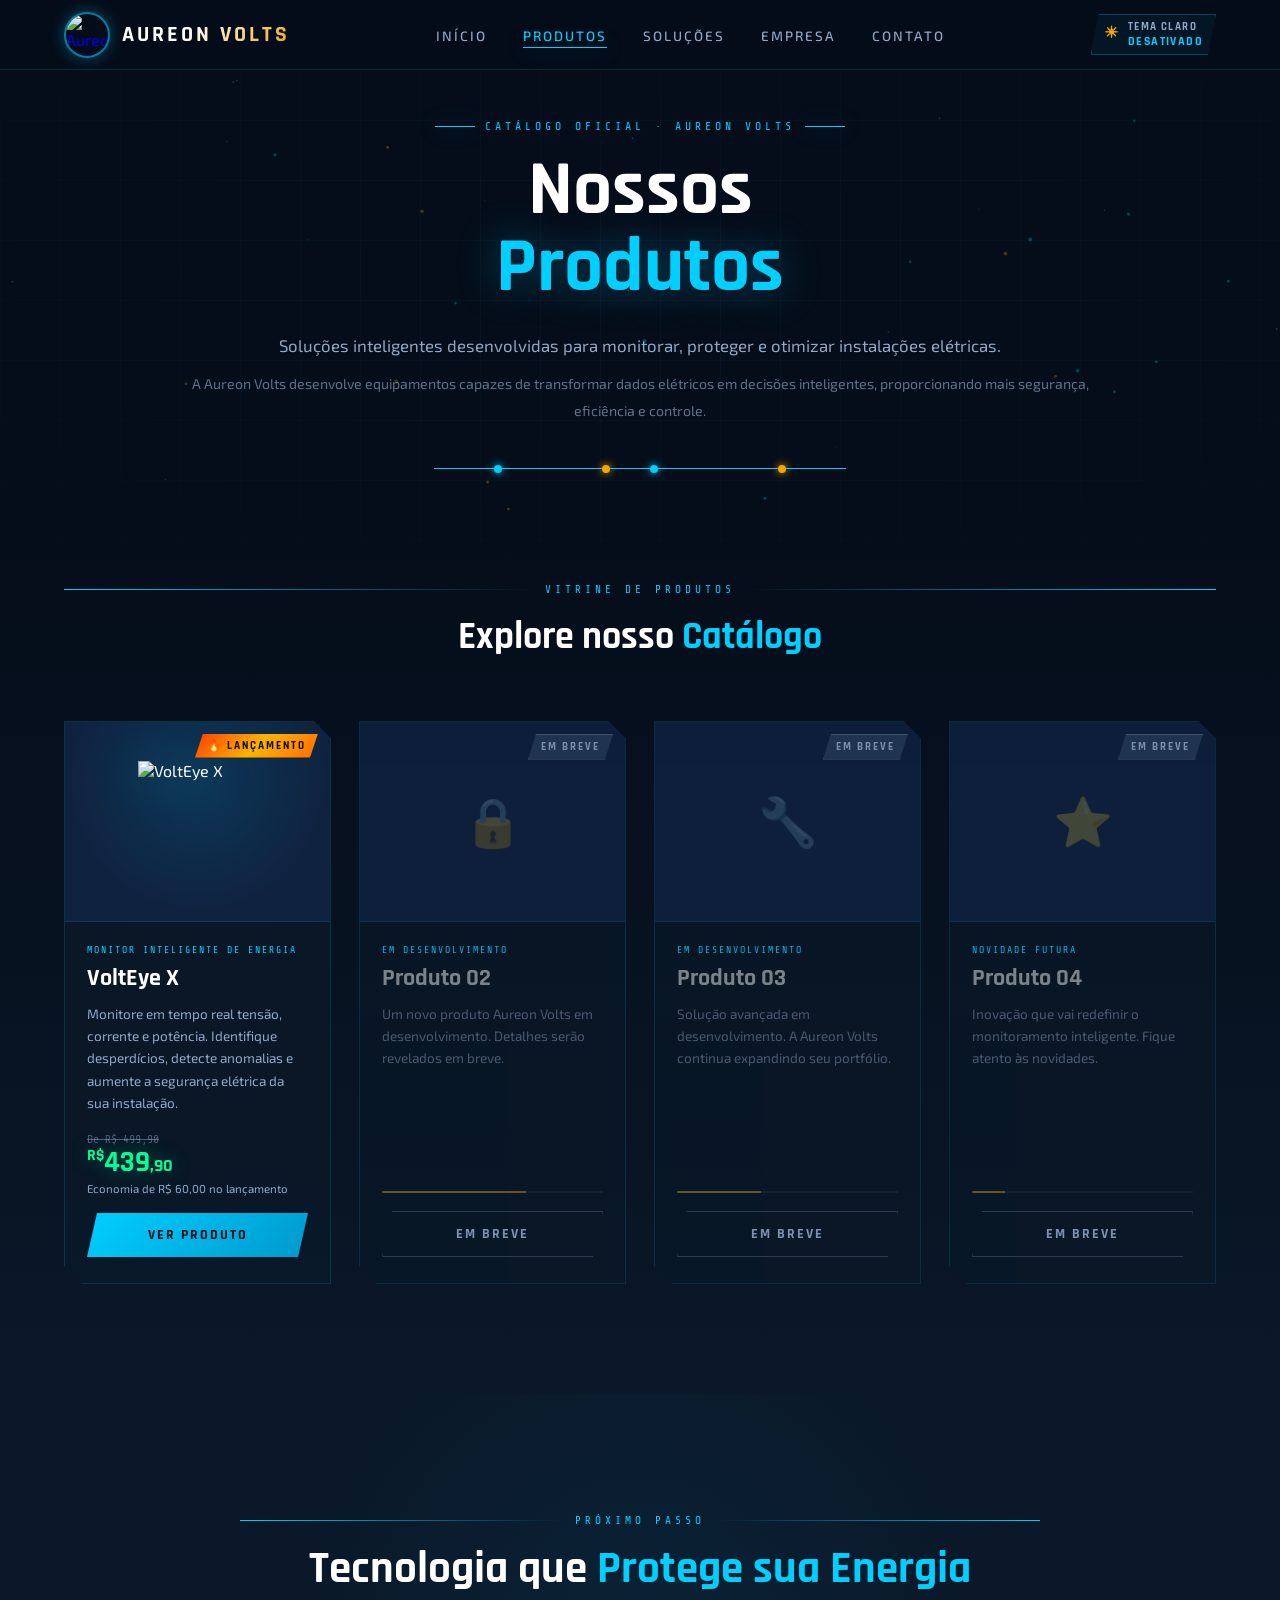
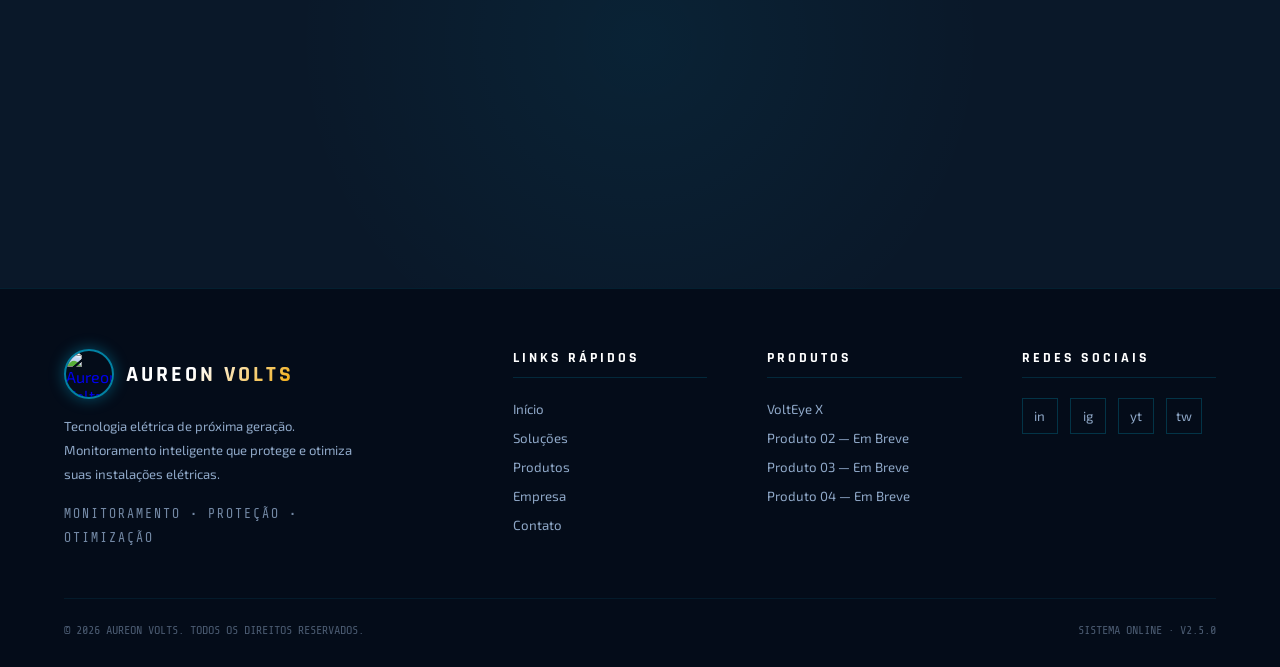
==== produtos.html @ 70683530 "Create produtos.html" ====
<!DOCTYPE html>
<html lang="pt-BR">

<head>
  <meta charset="UTF-8">
  <meta name="viewport" content="width=device-width, initial-scale=1.0">
  <title>Produtos — Aureon Volts</title>
  <style>
    @import url('https://fonts.googleapis.com/css2?family=Rajdhani:wght@400;500;600;700&family=Exo+2:wght@300;400;500;600;700&family=Share+Tech+Mono&display=swap');

    /* ═══════════════════════════════════════════
       TOKENS — identical to index.html
    ═══════════════════════════════════════════ */
    :root {
      --electric: #00CFFF;
      --electric-dim: #0099CC;
      --gold: #F0A500;
      --gold-dim: #B87A00;
      --navy: #050D1A;
      --navy-mid: #0A1829;
      --navy-light: #0F2240;
      --white: #FFFFFF;
      --gray: #8FA8C8;
      --green: #00FF99;
      --red: #FF4D6A;
      --glow-blue: 0 0 20px rgba(0, 207, 255, 0.5), 0 0 60px rgba(0, 207, 255, 0.2);
      --glow-gold: 0 0 20px rgba(240, 165, 0, 0.5), 0 0 60px rgba(240, 165, 0, 0.2);
      --glow-green: 0 0 20px rgba(0, 255, 153, 0.4);
    }

    *,
    *::before,
    *::after {
      box-sizing: border-box;
      margin: 0;
      padding: 0;
    }

    html {
      scroll-behavior: smooth;
    }

    body {
      font-family: 'Exo 2', sans-serif;
      background: var(--navy);
      color: var(--white);
      overflow-x: hidden;
    }

    /* ═══ CANVAS ═══ */
    #particles-canvas {
      position: fixed;
      top: 0;
      left: 0;
      width: 100%;
      height: 100%;
      pointer-events: none;
      z-index: 0;
      opacity: 0.45;
    }

    /* ═══ NAV ═══ */
    nav {
      position: fixed;
      top: 0;
      left: 0;
      right: 0;
      z-index: 200;
      display: flex;
      align-items: center;
      justify-content: space-between;
      padding: 0 5%;
      height: 70px;
      background: rgba(5, 13, 26, 0.88);
      backdrop-filter: blur(12px);
      border-bottom: 1px solid rgba(0, 207, 255, 0.15);
    }

    .nav-logo {
      display: flex;
      align-items: center;
      gap: 12px;
      text-decoration: none;
      position: relative;
      z-index: 201;
    }

    .nav-logo img {
      width: 46px;
      height: 46px;
      object-fit: cover;
      border-radius: 50%;
      border: 2px solid rgba(0, 207, 255, 0.6);
      box-shadow: 0 0 15px rgba(0, 207, 255, 0.35);
      transition: all 0.3s ease;
      animation: logoPulse 3s infinite;
    }

    .nav-logo img:hover {
      transform: scale(1.08);
      box-shadow:
        0 0 18px rgba(0, 207, 255, 0.6),
        0 0 40px rgba(0, 207, 255, 0.25),
        0 0 70px rgba(240, 165, 0, 0.15);
      border-color: var(--gold);
    }

    .nav-brand {
      font-family: 'Rajdhani', sans-serif;
      font-size: 1.4rem;
      font-weight: 700;
      letter-spacing: 3px;
      background: linear-gradient(135deg, #fff 40%, var(--gold));
      background-clip: text;
      -webkit-background-clip: text;
      -webkit-text-fill-color: transparent;
      text-transform: uppercase;
    }

    .nav-links {
      display: flex;
      gap: 36px;
      list-style: none;
    }

    .nav-links a {
      color: var(--gray);
      text-decoration: none;
      font-size: 0.85rem;
      font-weight: 500;
      letter-spacing: 2px;
      text-transform: uppercase;
      transition: all 0.3s;
      position: relative;
    }

    .nav-links a::after {
      content: '';
      position: absolute;
      bottom: -4px;
      left: 0;
      right: 100%;
      height: 1px;
      background: var(--electric);
      transition: right 0.3s;
    }

    .nav-links a:hover {
      color: var(--electric);
    }

    .nav-links a:hover::after {
      right: 0;
      box-shadow: var(--glow-blue);
    }

    .nav-links a.active {
      color: var(--electric);
    }

    .nav-links a.active::after {
      right: 0;
      box-shadow: var(--glow-blue);
    }

    /* ═══ HAMBURGER ═══ */
    .nav-hamburger {
      display: none;
      flex-direction: column;
      justify-content: center;
      gap: 5px;
      cursor: pointer;
      width: 32px;
      height: 32px;
      position: relative;
      z-index: 201;
      pointer-events: auto;
      background: none;
      border: none;
      padding: 0;
      -webkit-tap-highlight-color: transparent;
    }

    .nav-hamburger span {
      display: block;
      width: 24px;
      height: 2px;
      background: var(--electric);
      transition: all 0.3s;
      pointer-events: none;
    }

    .nav-hamburger.open span:nth-child(1) {
      transform: translateY(7px) rotate(45deg);
    }

    .nav-hamburger.open span:nth-child(2) {
      opacity: 0;
    }

    .nav-hamburger.open span:nth-child(3) {
      transform: translateY(-7px) rotate(-45deg);
    }

    /* ═══ MOBILE MENU OVERLAY ═══ */
    .nav-mobile-overlay {
      position: fixed;
      top: 0;
      left: 0;
      right: 0;
      bottom: 0;
      background: rgba(5, 13, 26, 0.97);
      backdrop-filter: blur(6px);
      z-index: 150;
      opacity: 0;
      visibility: hidden;
      transition: opacity 0.35s ease, visibility 0.35s ease;
      pointer-events: none;
    }

    .nav-mobile-overlay.open {
      opacity: 1;
      visibility: visible;
      pointer-events: auto;
    }

    .nav-mobile {
      position: fixed;
      top: 0;
      left: 0;
      right: 0;
      bottom: 0;
      display: flex;
      flex-direction: column;
      align-items: center;
      justify-content: center;
      gap: 36px;
      z-index: 151;
      opacity: 0;
      visibility: hidden;
      transform: translateY(-12px);
      transition: opacity 0.35s ease, transform 0.35s ease, visibility 0.35s ease;
      pointer-events: none;
    }

    .nav-mobile.open {
      opacity: 1;
      visibility: visible;
      transform: translateY(0);
      pointer-events: auto;
    }

    .nav-mobile a {
      color: var(--white);
      text-decoration: none;
      font-family: 'Rajdhani', sans-serif;
      font-size: 1.6rem;
      font-weight: 700;
      letter-spacing: 4px;
      text-transform: uppercase;
      transition: color 0.2s;
    }

    .nav-mobile a:hover,
    .nav-mobile a:active {
      color: var(--electric);
    }

    .nav-mobile a.active {
      color: var(--electric);
    }

    body.menu-open {
      overflow: hidden;
    }

    /* ═══ SHARED UTILS ═══ */
    section {
      position: relative;
      z-index: 1;
    }

    .section-label {
      font-family: 'Share Tech Mono', monospace;
      font-size: 0.7rem;
      letter-spacing: 4px;
      color: var(--electric);
      text-transform: uppercase;
      margin-bottom: 16px;
      display: flex;
      align-items: center;
      gap: 12px;
    }

    .section-label::before,
    .section-label::after {
      content: '';
      flex: 1;
      height: 1px;
      background: linear-gradient(90deg, var(--electric), transparent);
    }

    .section-label::after {
      background: linear-gradient(90deg, transparent, var(--electric));
    }

    .section-title {
      font-family: 'Rajdhani', sans-serif;
      font-size: clamp(1.8rem, 3vw, 2.8rem);
      font-weight: 700;
      text-align: center;
      margin-bottom: 60px;
    }

    .section-title span {
      color: var(--electric);
    }

    .section-title.gold span {
      color: var(--gold);
    }

    .btn-primary {
      padding: 14px 32px;
      background: linear-gradient(135deg, var(--electric), var(--electric-dim));
      color: var(--navy);
      font-family: 'Rajdhani', sans-serif;
      font-size: 0.9rem;
      font-weight: 700;
      letter-spacing: 2px;
      text-transform: uppercase;
      border: none;
      cursor: pointer;
      clip-path: polygon(12px 0%, 100% 0%, calc(100% - 12px) 100%, 0% 100%);
      transition: all 0.3s;
      text-decoration: none;
      display: inline-block;
    }

    .btn-primary:hover {
      background: linear-gradient(135deg, #fff, var(--electric));
      box-shadow: var(--glow-blue);
      transform: translateY(-2px);
    }

    .btn-secondary {
      padding: 13px 32px;
      background: transparent;
      color: var(--gold);
      font-family: 'Rajdhani', sans-serif;
      font-size: 0.9rem;
      font-weight: 700;
      letter-spacing: 2px;
      text-transform: uppercase;
      cursor: pointer;
      border: 1px solid var(--gold);
      clip-path: polygon(12px 0%, 100% 0%, calc(100% - 12px) 100%, 0% 100%);
      transition: all 0.3s;
      text-decoration: none;
      display: inline-block;
    }

    .btn-secondary:hover {
      background: rgba(240, 165, 0, 0.1);
      box-shadow: var(--glow-gold);
      transform: translateY(-2px);
    }

    .btn-outline {
      padding: 13px 32px;
      background: transparent;
      color: var(--electric);
      font-family: 'Rajdhani', sans-serif;
      font-size: 0.9rem;
      font-weight: 700;
      letter-spacing: 2px;
      text-transform: uppercase;
      cursor: pointer;
      border: 1px solid rgba(0, 207, 255, 0.4);
      clip-path: polygon(12px 0%, 100% 0%, calc(100% - 12px) 100%, 0% 100%);
      transition: all 0.3s;
      text-decoration: none;
      display: inline-block;
    }

    .btn-outline:hover {
      background: rgba(0, 207, 255, 0.08);
      box-shadow: var(--glow-blue);
      transform: translateY(-2px);
    }

    .reveal {
      opacity: 0;
      transform: translateY(30px);
      transition: opacity 0.7s ease, transform 0.7s ease;
    }

    .reveal.visible {
      opacity: 1;
      transform: translateY(0);
    }

    /* ═══════════════════════════════════════════
       HERO
    ═══════════════════════════════════════════ */
    #hero-produtos {
      position: relative;
      min-height: 50vh;
      display: flex;
      align-items: center;
      padding: 120px 5% 70px;
      overflow: hidden;
      z-index: 1;
    }

    .hero-grid-bg {
      position: absolute;
      inset: 0;
      background-image:
        linear-gradient(rgba(0, 207, 255, 0.04) 1px, transparent 1px),
        linear-gradient(90deg, rgba(0, 207, 255, 0.04) 1px, transparent 1px);
      background-size: 60px 60px;
      mask-image: radial-gradient(ellipse 90% 80% at 50% 50%, black 20%, transparent 100%);
    }

    .hero-produtos-inner {
      max-width: 900px;
      margin: 0 auto;
      text-align: center;
      position: relative;
      z-index: 2;
    }

    .hero-eyebrow {
      font-family: 'Share Tech Mono', monospace;
      font-size: 0.72rem;
      letter-spacing: 4px;
      color: var(--electric);
      text-transform: uppercase;
      margin-bottom: 20px;
      display: flex;
      align-items: center;
      justify-content: center;
      gap: 10px;
    }

    .hero-eyebrow::before,
    .hero-eyebrow::after {
      content: '';
      display: block;
      width: 40px;
      height: 1px;
      background: var(--electric);
      box-shadow: var(--glow-blue);
    }

    .hero-produtos-title {
      font-family: 'Rajdhani', sans-serif;
      font-size: clamp(2.6rem, 6vw, 5rem);
      font-weight: 700;
      line-height: 1;
      margin-bottom: 24px;
    }

    .hero-produtos-title .word-gold {
      color: var(--gold);
    }

    .hero-produtos-title .word-electric {
      color: var(--electric);
      text-shadow: 0 0 40px rgba(0, 207, 255, 0.35);
    }

    .hero-produtos-sub {
      font-size: 1.05rem;
      color: var(--gray);
      line-height: 1.7;
      margin-bottom: 12px;
    }

    .hero-produtos-desc {
      font-size: 0.88rem;
      color: rgba(143, 168, 200, 0.65);
      line-height: 1.9;
      margin-bottom: 40px;
    }

    .hero-circuit-line {
      display: flex;
      align-items: center;
      justify-content: center;
      gap: 0;
      margin-top: 40px;
      opacity: 0.5;
    }

    .hcl-seg {
      height: 1px;
      background: var(--electric);
    }

    .hcl-node {
      width: 8px;
      height: 8px;
      border-radius: 50%;
      background: var(--electric);
      box-shadow: 0 0 8px var(--electric);
      flex-shrink: 0;
    }

    .hcl-node.gold {
      background: var(--gold);
      box-shadow: 0 0 8px var(--gold);
    }

    /* ═══════════════════════════════════════════
       VITRINE — CATÁLOGO DE PRODUTOS
    ═══════════════════════════════════════════ */
    #catalogo {
      padding: 40px 5% 110px;
      background: linear-gradient(180deg, var(--navy) 0%, var(--navy-mid) 100%);
    }

    .catalogo-grid {
      display: grid;
      grid-template-columns: repeat(4, 1fr);
      gap: 28px;
      max-width: 1400px;
      margin: 0 auto;
      align-items: stretch;
    }

    .produto-card {
      background: rgba(10, 24, 41, 0.75);
      border: 1px solid rgba(0, 207, 255, 0.15);
      clip-path: polygon(0 0, calc(100% - 18px) 0, 100% 18px, 100% 100%, 18px 100%, 0 calc(100% - 18px));
      position: relative;
      overflow: hidden;
      display: flex;
      flex-direction: column;
      transition: all 0.35s;
    }

    .produto-card::before {
      content: '';
      position: absolute;
      top: 0;
      left: 0;
      right: 0;
      height: 2px;
      background: linear-gradient(90deg, transparent, var(--electric), var(--gold), transparent);
      opacity: 0.7;
    }

    .produto-card:hover {
      transform: translateY(-6px);
      border-color: rgba(0, 207, 255, 0.4);
      box-shadow: 0 18px 50px rgba(0, 207, 255, 0.12);
    }

    .card-media {
      position: relative;
      height: 200px;
      background:
        radial-gradient(circle at 50% 30%, rgba(0, 207, 255, 0.12), transparent 70%),
        var(--navy-light);
      display: flex;
      align-items: center;
      justify-content: center;
      overflow: hidden;
      border-bottom: 1px solid rgba(0, 207, 255, 0.12);
    }

    .card-media img {
      width: 120px;
      height: 120px;
      object-fit: contain;
      filter: drop-shadow(0 0 24px rgba(0, 207, 255, 0.35));
      animation: float 5s ease-in-out infinite;
    }

    .card-media-icon {
      font-size: 3rem;
      opacity: 0.3;
    }

    .card-badge {
      position: absolute;
      top: 12px;
      right: 12px;
      font-family: 'Rajdhani', sans-serif;
      font-weight: 800;
      font-size: 0.68rem;
      letter-spacing: 2px;
      padding: 5px 12px;
      clip-path: polygon(8px 0%, 100% 0%, calc(100% - 8px) 100%, 0% 100%);
    }

    .card-badge.lancamento {
      background: linear-gradient(135deg, #ff3b00, #ffb300, #ff6a00);
      color: #0a0a0a;
      animation: firePulse 1.2s infinite ease-in-out;
    }

    .card-badge.embreve {
      background: rgba(143, 168, 200, 0.18);
      color: var(--gray);
      border: 1px solid rgba(143, 168, 200, 0.3);
    }

    .card-body {
      padding: 22px 22px 26px;
      display: flex;
      flex-direction: column;
      flex: 1;
    }

    .card-cat {
      font-family: 'Share Tech Mono', monospace;
      font-size: 0.62rem;
      color: var(--electric);
      letter-spacing: 2px;
      text-transform: uppercase;
      margin-bottom: 8px;
    }

    .card-title {
      font-family: 'Rajdhani', sans-serif;
      font-size: 1.5rem;
      font-weight: 700;
      margin-bottom: 10px;
      color: var(--white);
    }

    .card-desc {
      font-size: 0.85rem;
      color: var(--gray);
      line-height: 1.65;
      margin-bottom: 18px;
      flex: 1;
    }

    .card-price-row {
      margin-bottom: 18px;
    }

    .card-price-original {
      font-family: 'Share Tech Mono', monospace;
      font-size: 0.72rem;
      color: rgba(143, 168, 200, 0.5);
      text-decoration: line-through;
      margin-bottom: 2px;
    }

    .card-price {
      font-family: 'Rajdhani', sans-serif;
      font-size: 1.8rem;
      font-weight: 700;
      color: var(--green);
      line-height: 1;
      text-shadow: 0 0 20px rgba(0, 255, 153, 0.35);
    }

    .card-price sup {
      font-size: 1rem;
      vertical-align: super;
    }

    .card-price .cents {
      font-size: 1.1rem;
    }

    .card-price-label {
      font-size: 0.72rem;
      color: var(--gray);
      margin-top: 4px;
    }

    .card-btn {
      width: 100%;
      text-align: center;
      padding: 13px 20px;
      background: linear-gradient(135deg, var(--electric), var(--electric-dim));
      color: var(--navy);
      font-family: 'Rajdhani', sans-serif;
      font-size: 0.85rem;
      font-weight: 700;
      letter-spacing: 2px;
      text-transform: uppercase;
      border: none;
      cursor: pointer;
      clip-path: polygon(10px 0%, 100% 0%, calc(100% - 10px) 100%, 0% 100%);
      transition: all 0.3s;
      text-decoration: none;
      display: block;
    }

    .card-btn:hover {
      background: linear-gradient(135deg, #fff, var(--electric));
      box-shadow: var(--glow-blue);
      transform: translateY(-2px);
    }

    /* ═══ EM BREVE CARDS ═══ */
    .produto-card.em-breve {
      opacity: 0.85;
    }

    .produto-card.em-breve .card-media {
      background: var(--navy-light);
    }

    .produto-card.em-breve .card-media-icon {
      opacity: 0.25;
    }

    .produto-card.em-breve .card-title {
      color: rgba(255, 255, 255, 0.55);
    }

    .produto-card.em-breve .card-desc {
      color: rgba(143, 168, 200, 0.55);
    }

    .card-btn.disabled {
      background: transparent;
      color: var(--gray);
      border: 1px solid rgba(143, 168, 200, 0.3);
      cursor: pointer;
    }

    .card-btn.disabled:hover {
      background: rgba(143, 168, 200, 0.08);
      box-shadow: none;
      border-color: rgba(143, 168, 200, 0.5);
      transform: none;
    }

    .proximo-bar {
      margin-top: 14px;
      height: 2px;
      background: rgba(255, 255, 255, 0.06);
      border-radius: 1px;
      overflow: hidden;
    }

    .proximo-bar-fill {
      height: 100%;
      background: var(--gold);
      opacity: 0.45;
    }

    /* ═══ DEV TOAST (mensagem "em desenvolvimento") ═══ */
    .dev-toast {
      position: fixed;
      bottom: 36px;
      left: 50%;
      transform: translateX(-50%) translateY(20px);
      background: rgba(10, 24, 41, 0.95);
      border: 1px solid var(--gold);
      box-shadow: var(--glow-gold);
      color: var(--white);
      font-family: 'Rajdhani', sans-serif;
      font-weight: 600;
      letter-spacing: 1px;
      padding: 14px 28px;
      clip-path: polygon(10px 0%, 100% 0%, calc(100% - 10px) 100%, 0% 100%);
      z-index: 300;
      opacity: 0;
      visibility: hidden;
      transition: opacity 0.3s ease, transform 0.3s ease, visibility 0.3s ease;
      display: flex;
      align-items: center;
      gap: 10px;
      text-align: center;
      max-width: 90vw;
    }

    .dev-toast.show {
      opacity: 1;
      visibility: visible;
      transform: translateX(-50%) translateY(0);
    }

    .dev-toast .toast-icon {
      font-size: 1.1rem;
      animation: spinTool 2s linear infinite;
      flex-shrink: 0;
    }

    @keyframes spinTool {
      from {
        transform: rotate(0deg);
      }

      to {
        transform: rotate(360deg);
      }
    }

    /* ═══ FINAL CTA ═══ */
    #final-cta {
      padding: 120px 5%;
      text-align: center;
      background: var(--navy-mid);
      position: relative;
      overflow: hidden;
    }

    #final-cta::before {
      content: '';
      position: absolute;
      top: 50%;
      left: 50%;
      transform: translate(-50%, -50%);
      width: 700px;
      height: 700px;
      border-radius: 50%;
      background: radial-gradient(ellipse, rgba(0, 207, 255, 0.06) 0%, transparent 70%);
      pointer-events: none;
    }

    .final-inner {
      position: relative;
      z-index: 2;
      max-width: 800px;
      margin: 0 auto;
    }

    .final-title {
      font-family: 'Rajdhani', sans-serif;
      font-size: clamp(2rem, 3.5vw, 3.2rem);
      font-weight: 700;
      margin-bottom: 20px;
      line-height: 1.2;
    }

    .final-title span {
      color: var(--electric);
    }

    .final-text {
      font-size: 1rem;
      color: var(--gray);
      line-height: 1.8;
      margin-bottom: 48px;
    }

    /* ═══ FOOTER ═══ */
    footer {
      background: rgba(5, 13, 26, 0.95);
      border-top: 1px solid rgba(0, 207, 255, 0.1);
      padding: 60px 5% 30px;
      position: relative;
      z-index: 1;
    }

    .footer-top {
      display: grid;
      grid-template-columns: 2fr 1fr 1fr 1fr;
      gap: 60px;
      margin-bottom: 48px;
    }

    .footer-brand .nav-logo {
      margin-bottom: 16px;
    }

    .footer-brand p {
      font-size: 0.82rem;
      color: var(--gray);
      line-height: 1.8;
      max-width: 300px;
    }

    .footer-slogan {
      font-family: 'Share Tech Mono', monospace;
      font-size: 0.7rem;
      letter-spacing: 2px;
      color: var(--electric);
      margin-top: 16px;
      opacity: 0.8;
    }

    .footer-col h4 {
      font-family: 'Rajdhani', sans-serif;
      font-size: 0.85rem;
      font-weight: 700;
      letter-spacing: 3px;
      text-transform: uppercase;
      color: var(--white);
      margin-bottom: 20px;
      border-bottom: 1px solid rgba(0, 207, 255, 0.15);
      padding-bottom: 10px;
    }

    .footer-col ul {
      list-style: none;
    }

    .footer-col li {
      margin-bottom: 10px;
    }

    .footer-col a {
      color: var(--gray);
      text-decoration: none;
      font-size: 0.83rem;
      transition: color 0.2s;
    }

    .footer-col a:hover {
      color: var(--electric);
    }

    .social-links {
      display: flex;
      gap: 12px;
    }

    .social-link {
      width: 36px;
      height: 36px;
      border: 1px solid rgba(0, 207, 255, 0.2);
      display: flex;
      align-items: center;
      justify-content: center;
      color: var(--gray);
      text-decoration: none;
      font-size: 0.85rem;
      transition: all 0.3s;
    }

    .social-link:hover {
      border-color: var(--electric);
      color: var(--electric);
      box-shadow: var(--glow-blue);
    }

    .footer-bottom {
      border-top: 1px solid rgba(0, 207, 255, 0.08);
      padding-top: 24px;
      display: flex;
      justify-content: space-between;
      align-items: center;
      flex-wrap: wrap;
      gap: 12px;
    }

    .footer-bottom p {
      font-size: 0.75rem;
      color: rgba(143, 168, 200, 0.5);
      font-family: 'Share Tech Mono', monospace;
    }

    /* ═══ ANIMATIONS ═══ */
    @keyframes blink {

      0%,
      100% {
        opacity: 1;
      }

      50% {
        opacity: 0.2;
      }
    }

    @keyframes logoPulse {
      0% {
        box-shadow: 0 0 10px rgba(0, 207, 255, 0.3);
      }

      50% {
        box-shadow: 0 0 22px rgba(0, 207, 255, 0.6);
      }

      100% {
        box-shadow: 0 0 10px rgba(0, 207, 255, 0.3);
      }
    }

    @keyframes float {

      0%,
      100% {
        transform: translateY(0);
      }

      50% {
        transform: translateY(-8px);
      }
    }

    @keyframes firePulse {
      0% {
        transform: scale(1);
        filter: brightness(1);
        box-shadow: 0 0 10px rgba(255, 90, 0, 0.4);
      }

      50% {
        transform: scale(1.08);
        filter: brightness(1.5) saturate(1.7);
        box-shadow:
          0 0 22px rgba(255, 80, 0, 0.75),
          0 0 50px rgba(0, 207, 255, 0.2);
      }

      100% {
        transform: scale(1);
        filter: brightness(1);
        box-shadow: 0 0 12px rgba(255, 120, 0, 0.5);
      }
    }

    /* ═══ RESPONSIVE ═══ */
    @media (max-width: 1100px) {
      .catalogo-grid {
        grid-template-columns: repeat(2, 1fr);
      }
    }

    @media (max-width: 1024px) {
      .footer-top {
        grid-template-columns: 1fr 1fr;
      }
    }

    @media (max-width: 768px) {
      .nav-links {
        display: none;
      }

      .nav-logo img {
        width: 38px;
        height: 38px;
      }

      .nav-hamburger {
        display: flex;
      }

      .hero-produtos-title {
        font-size: 2.6rem;
      }

      .footer-top {
        grid-template-columns: 1fr;
        gap: 32px;
      }
    }

    @media (max-width: 560px) {
      .catalogo-grid {
        grid-template-columns: 1fr;
      }
    }
  
    /* === AUREON MOBILE + THEME FIXES === */
    .theme-toggle {
      display: inline-flex;
      align-items: center;
      gap: 9px;
      min-height: 36px;
      padding: 7px 12px;
      border: 1px solid rgba(0, 207, 255, 0.25);
      background: rgba(0, 207, 255, 0.05);
      color: var(--white);
      font-family: 'Rajdhani', sans-serif;
      font-weight: 700;
      letter-spacing: 1.4px;
      text-transform: uppercase;
      cursor: pointer;
      transition: all 0.25s ease;
      clip-path: polygon(8px 0%, 100% 0%, calc(100% - 8px) 100%, 0% 100%);
      -webkit-tap-highlight-color: transparent;
    }

    .theme-toggle:hover {
      border-color: var(--electric);
      background: rgba(0, 207, 255, 0.1);
      box-shadow: 0 0 18px rgba(0, 207, 255, 0.18);
    }

    .theme-icon {
      color: var(--gold);
      font-size: 1rem;
      line-height: 1;
    }

    .theme-copy {
      display: flex;
      flex-direction: column;
      align-items: flex-start;
      line-height: 1;
      gap: 3px;
    }

    .theme-copy span {
      font-size: 0.66rem;
      color: var(--gray);
    }

    .theme-copy strong {
      font-size: 0.72rem;
      color: var(--electric);
    }

    .mobile-theme-toggle {
      margin-top: 6px;
      min-width: 210px;
      justify-content: center;
    }

    body.light-theme {
      --navy: #F4F8FC;
      --navy-mid: #FFFFFF;
      --navy-light: #E7F0FA;
      --white: #071321;
      --gray: #415B78;
      --glow-blue: 0 0 18px rgba(0, 153, 204, 0.2), 0 0 44px rgba(0, 153, 204, 0.1);
      --glow-gold: 0 0 18px rgba(184, 122, 0, 0.22), 0 0 44px rgba(184, 122, 0, 0.1);
      background: var(--navy);
      color: var(--white);
    }

    body.light-theme nav,
    body.light-theme footer {
      background: rgba(255, 255, 255, 0.92);
      border-color: rgba(0, 153, 204, 0.22);
    }

    body.light-theme .nav-mobile,
    body.light-theme .nav-mobile-overlay.open {
      background: rgba(244, 248, 252, 0.98);
    }

    body.light-theme .nav-brand {
      background: linear-gradient(135deg, #071321 38%, var(--gold));
      background-clip: text;
      -webkit-background-clip: text;
      -webkit-text-fill-color: transparent;
    }

    body.light-theme .card,
    body.light-theme .produto-card,
    body.light-theme .canal-card,
    body.light-theme .form-container,
    body.light-theme .rede-item,
    body.light-theme .indicator,
    body.light-theme .stat,
    body.light-theme .beneficio-card,
    body.light-theme .proximo-card,
    body.light-theme .launch-card,
    body.light-theme .dashboard,
    body.light-theme .dash-card,
    body.light-theme .demo-container,
    body.light-theme .demo-metric,
    body.light-theme .demo-chart-box,
    body.light-theme .alert-item {
      background: rgba(255, 255, 255, 0.82);
      border-color: rgba(0, 153, 204, 0.18);
    }

    body.light-theme .hero-grid-bg,
    body.light-theme .tech-grid {
      opacity: 0.7;
    }

    body.light-theme #particles-canvas,
    body.light-theme #bgCanvas {
      opacity: 0.22;
    }

    body.light-theme .btn-primary,
    body.light-theme .card-btn,
    body.light-theme .launch-btn,
    body.light-theme .btn-submit {
      color: #04101c;
    }

    body.light-theme .theme-toggle[aria-pressed='true'] {
      background: rgba(240, 165, 0, 0.12);
      border-color: rgba(240, 165, 0, 0.5);
    }

    nav .nav-hamburger,
    nav .nav-hbg {
      position: relative;
      z-index: 310;
      width: 34px;
      height: 34px;
      align-items: center;
      justify-content: center;
      border: 0;
      background: transparent;
      padding: 0;
      -webkit-tap-highlight-color: transparent;
    }

    .nav-hamburger.open span:nth-child(1),
    .nav-hbg.open span:nth-child(1) {
      transform: translateY(7px) rotate(45deg);
    }

    .nav-hamburger.open span:nth-child(2),
    .nav-hbg.open span:nth-child(2) {
      opacity: 0;
    }

    .nav-hamburger.open span:nth-child(3),
    .nav-hbg.open span:nth-child(3) {
      transform: translateY(-7px) rotate(-45deg);
    }

    .nav-mobile {
      z-index: 260;
    }

    body.menu-open {
      overflow: hidden;
    }

    .card-media {
      min-height: 190px;
    }

    .card-badge {
      max-width: calc(100% - 24px);
      white-space: nowrap;
      z-index: 3;
      transform-origin: top right;
    }

    .demo-super-title {
      display: block;
      max-width: min(900px, calc(100vw - 32px));
      margin-left: auto;
      margin-right: auto;
      overflow-wrap: anywhere;
      background-clip: text;
      -webkit-background-clip: text;
      color: var(--electric);
    }

    .boot-sequence {
      width: min(680px, 100%);
      margin: 0 auto;
    }

    .boot-progress {
      width: 100%;
      max-width: 680px;
      margin-left: auto;
      margin-right: auto;
      border-radius: 999px;
      box-shadow: inset 0 0 0 1px rgba(0, 207, 255, 0.14);
    }

    .boot-fill {
      max-width: 100%;
      border-radius: inherit;
    }

    @media (max-width: 900px) {
      nav .theme-toggle:not(.mobile-theme-toggle) {
        display: none;
      }
    }

    @media (max-width: 768px) {
      .nav-mobile {
        padding: 24px;
      }

      .nav-mobile.open {
        display: flex;
      }

      .nav-mobile a {
        text-align: center;
      }

      .card-media {
        height: 180px;
        min-height: 180px;
        padding-top: 30px;
      }

      .card-badge {
        top: 10px;
        right: 10px;
        font-size: 0.62rem;
        letter-spacing: 1px;
        padding: 4px 10px;
      }

      .card-badge.lancamento {
        animation-name: firePulseCompact;
      }

      .demo-super-title {
        font-size: clamp(1.35rem, 8vw, 2.2rem);
        letter-spacing: 2px;
        line-height: 1.1;
        padding: 0 6px;
      }

      .demo-super-sub {
        padding: 0 10px;
        font-size: 0.92rem;
      }

      .boot-line {
        font-size: 0.72rem;
        letter-spacing: 1.4px;
        line-height: 1.5;
      }

      .boot-progress {
        height: 7px;
      }
    }

    @keyframes firePulseCompact {
      0%, 100% {
        transform: scale(1);
        filter: brightness(1);
        box-shadow: 0 0 10px rgba(255, 90, 0, 0.38);
      }

      50% {
        transform: scale(1.025);
        filter: brightness(1.25) saturate(1.35);
        box-shadow: 0 0 18px rgba(255, 80, 0, 0.55);
      }
    }
  </style>
</head>

<body>

  <canvas id="particles-canvas"></canvas>

  <!-- ══════════ NAV ══════════ -->
  <nav>
    <a href="index.html" class="nav-logo">
      <img src="https://i.ibb.co/Csp9CF32/imagem-2026-06-16-161133298.png" alt="Aureon Volts">
      <span class="nav-brand">Aureon Volts</span>
    </a>
    <ul class="nav-links">
      <li><a href="index.html">Início</a></li>
      <li><a href="produtos.html" class="active">Produtos</a></li>
      <li><a href="solucoes.html">Soluções</a></li>
      <li><a href="empresa.html">Empresa</a></li>
      <li><a href="contato.html">Contato</a></li>
    </ul>
        <button class="theme-toggle" type="button" data-theme-toggle aria-pressed="false" aria-label="Ativar tema claro">
      <span class="theme-icon">☀</span>
      <span class="theme-copy"><span>Tema claro</span><strong class="theme-state">Desativado</strong></span>
    </button>
    <button class="nav-hamburger" id="burger" aria-label="Abrir menu" aria-expanded="false" type="button">
      <span></span><span></span><span></span>
    </button>
  </nav>

  <div class="nav-mobile-overlay" id="mobileOverlay"></div>
  <div class="nav-mobile" id="mobileMenu" role="dialog" aria-modal="true">
    <a href="index.html">Início</a>
    <a href="produtos.html" class="active">Produtos</a>
    <a href="solucoes.html">Soluções</a>
    <a href="empresa.html">Empresa</a>
    <a href="contato.html">Contato</a>
    <button class="theme-toggle mobile-theme-toggle" type="button" data-theme-toggle aria-pressed="false" aria-label="Ativar tema claro">
      <span class="theme-icon">☀</span>
      <span class="theme-copy"><span>Tema claro</span><strong class="theme-state">Desativado</strong></span>
    </button>
  </div>

  <!-- ══════════ HERO ══════════ -->
  <section id="hero-produtos">
    <div class="hero-grid-bg"></div>
    <div class="hero-produtos-inner">
      <div class="hero-eyebrow reveal">Catálogo Oficial · Aureon Volts</div>
      <h1 class="hero-produtos-title reveal">
        Nossos<br>
        <span class="word-electric">Produtos</span>
      </h1>
      <p class="hero-produtos-sub reveal">Soluções inteligentes desenvolvidas para monitorar, proteger e otimizar
        instalações elétricas.</p>
      <p class="hero-produtos-desc reveal">A Aureon Volts desenvolve equipamentos capazes de transformar dados
        elétricos em decisões inteligentes, proporcionando mais segurança, eficiência e controle.</p>
      <div class="hero-circuit-line reveal">
        <div class="hcl-seg" style="width:60px"></div>
        <div class="hcl-node"></div>
        <div class="hcl-seg" style="width:100px"></div>
        <div class="hcl-node gold"></div>
        <div class="hcl-seg" style="width:40px"></div>
        <div class="hcl-node"></div>
        <div class="hcl-seg" style="width:120px"></div>
        <div class="hcl-node gold"></div>
        <div class="hcl-seg" style="width:60px"></div>
      </div>
    </div>
  </section>

  <!-- ══════════ VITRINE / CATÁLOGO ══════════ -->
  <section id="catalogo">
    <div class="section-label reveal">Vitrine de Produtos</div>
    <h2 class="section-title reveal">Explore nosso <span>Catálogo</span></h2>

    <div class="catalogo-grid">

      <!-- PRODUTO 01 — VOLTEYE X (disponível) -->
      <div class="produto-card reveal">
        <div class="card-media">
          <span class="card-badge lancamento">🔥 LANÇAMENTO</span>
          <img src="https://i.ibb.co/Csp9CF32/imagem-2026-06-16-161133298.png" alt="VoltEye X">
        </div>
        <div class="card-body">
          <div class="card-cat">Monitor Inteligente de Energia</div>
          <h3 class="card-title">VoltEye X</h3>
          <p class="card-desc">Monitore em tempo real tensão, corrente e potência. Identifique desperdícios, detecte
            anomalias e aumente a segurança elétrica da sua instalação.</p>
          <div class="card-price-row">
            <div class="card-price-original">De R$ 499,90</div>
            <div class="card-price"><sup>R$</sup>439<span class="cents">,90</span></div>
            <div class="card-price-label">Economia de R$ 60,00 no lançamento</div>
          </div>
          <a href="volteye-info.html" class="card-btn">Ver Produto</a>
        </div>
      </div>

      <!-- PRODUTO 02 — EM BREVE -->
      <div class="produto-card em-breve reveal">
        <div class="card-media">
          <span class="card-badge embreve">EM BREVE</span>
          <span class="card-media-icon">🔒</span>
        </div>
        <div class="card-body">
          <div class="card-cat">Em Desenvolvimento</div>
          <h3 class="card-title">Produto 02</h3>
          <p class="card-desc">Um novo produto Aureon Volts em desenvolvimento. Detalhes serão revelados em breve.</p>
          <div class="proximo-bar">
            <div class="proximo-bar-fill" style="width:65%"></div>
          </div>
          <button class="card-btn disabled" style="margin-top:18px" onclick="showDevToast()">Em Breve</button>
        </div>
      </div>

      <!-- PRODUTO 03 — EM BREVE -->
      <div class="produto-card em-breve reveal">
        <div class="card-media">
          <span class="card-badge embreve">EM BREVE</span>
          <span class="card-media-icon">🔧</span>
        </div>
        <div class="card-body">
          <div class="card-cat">Em Desenvolvimento</div>
          <h3 class="card-title">Produto 03</h3>
          <p class="card-desc">Solução avançada em desenvolvimento. A Aureon Volts continua expandindo seu
            portfólio.</p>
          <div class="proximo-bar">
            <div class="proximo-bar-fill" style="width:38%"></div>
          </div>
          <button class="card-btn disabled" style="margin-top:18px" onclick="showDevToast()">Em Breve</button>
        </div>
      </div>

      <!-- PRODUTO 04 — EM BREVE -->
      <div class="produto-card em-breve reveal">
        <div class="card-media">
          <span class="card-badge embreve">EM BREVE</span>
          <span class="card-media-icon">⭐</span>
        </div>
        <div class="card-body">
          <div class="card-cat">Novidade Futura</div>
          <h3 class="card-title">Produto 04</h3>
          <p class="card-desc">Inovação que vai redefinir o monitoramento inteligente. Fique atento às novidades.</p>
          <div class="proximo-bar">
            <div class="proximo-bar-fill" style="width:15%"></div>
          </div>
          <button class="card-btn disabled" style="margin-top:18px" onclick="showDevToast()">Em Breve</button>
        </div>
      </div>

    </div>
  </section>

  <!-- ══════════ FINAL CTA ══════════ -->
  <section id="final-cta">
    <div class="final-inner">
      <div class="section-label reveal">Próximo Passo</div>
      <h2 class="final-title reveal">Tecnologia que <span>Protege sua Energia</span></h2>
      <p class="final-text reveal">A Aureon Volts continua desenvolvendo soluções inovadoras para tornar instalações
        elétricas mais seguras, inteligentes e eficientes.</p>
      <div class="reveal">
        <a href="empresa.html" class="btn-primary">Conheça Nossa Empresa</a>
      </div>
    </div>
  </section>

  <!-- ══════════ DEV TOAST ══════════ -->
  <div class="dev-toast" id="devToast">
    <span class="toast-icon">⚙️</span>
    <span>Produto em desenvolvimento.</span>
  </div>

  <!-- ══════════ FOOTER ══════════ -->
  <footer>
    <div class="footer-top">
      <div class="footer-brand">
        <a href="index.html" class="nav-logo">
          <img src="https://i.ibb.co/Csp9CF32/imagem-2026-06-16-161133298.png" alt="Aureon Volts"
            style="height:50px;width:50px">
          <span class="nav-brand">Aureon Volts</span>
        </a>
        <p>Tecnologia elétrica de próxima geração. Monitoramento inteligente que protege e otimiza suas instalações
          elétricas.</p>
        <p class="footer-slogan">MONITORAMENTO • PROTEÇÃO • OTIMIZAÇÃO</p>
      </div>
      <div class="footer-col">
        <h4>Links Rápidos</h4>
        <ul>
          <li><a href="index.html">Início</a></li>
          <li><a href="solucoes.html">Soluções</a></li>
          <li><a href="produtos.html">Produtos</a></li>
          <li><a href="empresa.html">Empresa</a></li>
          <li><a href="contato.html">Contato</a></li>
        </ul>
      </div>
      <div class="footer-col">
        <h4>Produtos</h4>
        <ul>
          <li><a href="volteye-info.html">VoltEye X</a></li>
          <li><a href="#catalogo">Produto 02 — Em Breve</a></li>
          <li><a href="#catalogo">Produto 03 — Em Breve</a></li>
          <li><a href="#catalogo">Produto 04 — Em Breve</a></li>
        </ul>
      </div>
      <div class="footer-col">
        <h4>Redes Sociais</h4>
        <div class="social-links">
          <a href="#" class="social-link" title="LinkedIn">in</a>
          <a href="#" class="social-link" title="Instagram">ig</a>
          <a href="#" class="social-link" title="YouTube">yt</a>
          <a href="#" class="social-link" title="Twitter">tw</a>
        </div>
      </div>
    </div>
    <div class="footer-bottom">
      <p>© 2026 AUREON VOLTS. TODOS OS DIREITOS RESERVADOS.</p>
      <p>SISTEMA ONLINE · V2.5.0</p>
    </div>
  </footer>

  <script>
    // ── PARTICLES ──
    const canvas = document.getElementById('particles-canvas');
    const ctx = canvas.getContext('2d');
    let W = canvas.width = window.innerWidth;
    let H = canvas.height = window.innerHeight;
    const particles = [];
    for (let i = 0; i < 60; i++) {
      particles.push({
        x: Math.random() * W, y: Math.random() * H,
        vx: (Math.random() - 0.5) * 0.4, vy: (Math.random() - 0.5) * 0.4,
        r: Math.random() * 1.5 + 0.5,
        c: Math.random() > 0.7 ? 'rgba(240,165,0,' : 'rgba(0,207,255,'
      });
    }
    function drawParticles() {
      ctx.clearRect(0, 0, W, H);
      particles.forEach(p => {
        p.x += p.vx; p.y += p.vy;
        if (p.x < 0) p.x = W; if (p.x > W) p.x = 0;
        if (p.y < 0) p.y = H; if (p.y > H) p.y = 0;
        ctx.beginPath(); ctx.arc(p.x, p.y, p.r, 0, Math.PI * 2);
        ctx.fillStyle = p.c + '0.6)'; ctx.fill();
      });
      for (let i = 0; i < particles.length; i++) {
        for (let j = i + 1; j < particles.length; j++) {
          const dx = particles[i].x - particles[j].x;
          const dy = particles[i].y - particles[j].y;
          const dist = Math.sqrt(dx * dx + dy * dy);
          if (dist < 120) {
            ctx.beginPath();
            ctx.strokeStyle = 'rgba(0,207,255,' + (0.06 * (1 - dist / 120)) + ')';
            ctx.lineWidth = 0.5;
            ctx.moveTo(particles[i].x, particles[i].y);
            ctx.lineTo(particles[j].x, particles[j].y);
            ctx.stroke();
          }
        }
      }
      requestAnimationFrame(drawParticles);
    }
    drawParticles();
    window.addEventListener('resize', () => { W = canvas.width = window.innerWidth; H = canvas.height = window.innerHeight; });

    // ── SCROLL REVEAL ──
    const reveals = document.querySelectorAll('.reveal');
    const observer = new IntersectionObserver((entries) => {
      entries.forEach((e, i) => {
        if (e.isIntersecting) setTimeout(() => e.target.classList.add('visible'), i * 70);
      });
    }, { threshold: 0.08 });
    reveals.forEach(r => observer.observe(r));

    // ── MOBILE MENU (hambúrguer) ──
    (function () {
      const burger = document.getElementById('burger');
      const mobileMenu = document.getElementById('mobileMenu');
      const overlay = document.getElementById('mobileOverlay');
      const menuLinks = mobileMenu.querySelectorAll('a');

      function openMobile() {
        burger.classList.add('open');
        mobileMenu.classList.add('open');
        overlay.classList.add('open');
        burger.setAttribute('aria-expanded', 'true');
        document.body.classList.add('menu-open');
      }

      function closeMobile() {
        burger.classList.remove('open');
        mobileMenu.classList.remove('open');
        overlay.classList.remove('open');
        burger.setAttribute('aria-expanded', 'false');
        document.body.classList.remove('menu-open');
      }

      function toggleMobile() {
        if (mobileMenu.classList.contains('open')) {
          closeMobile();
        } else {
          openMobile();
        }
      }

      burger.addEventListener('click', toggleMobile);
      overlay.addEventListener('click', closeMobile);
      menuLinks.forEach(link => link.addEventListener('click', closeMobile));

      // Fecha automaticamente se a tela voltar para desktop
      window.addEventListener('resize', () => {
        if (window.innerWidth > 768 && mobileMenu.classList.contains('open')) {
          closeMobile();
        }
      });

      // Fecha com a tecla ESC
      document.addEventListener('keydown', (e) => {
        if (e.key === 'Escape' && mobileMenu.classList.contains('open')) {
          closeMobile();
        }
      });
    })();

    // ── TOAST "EM DESENVOLVIMENTO" ──
    let toastTimeout;
    function showDevToast() {
      const toast = document.getElementById('devToast');
      toast.classList.add('show');
      clearTimeout(toastTimeout);
      toastTimeout = setTimeout(() => {
        toast.classList.remove('show');
      }, 2600);
    }
  
    // === AUREON INTERACTION FIXES ===
    (function () {
      const navBurger = document.getElementById('burger');
      const navMenu = document.getElementById('mobileMenu');
      const navOverlay = document.getElementById('mobileOverlay');

      function setMenu(open) {
        if (!navBurger || !navMenu) return;
        navBurger.classList.toggle('open', open);
        navMenu.classList.toggle('open', open);
        if (navOverlay) navOverlay.classList.toggle('open', open);
        navBurger.setAttribute('aria-expanded', String(open));
        document.body.classList.toggle('menu-open', open);
      }

      if (navBurger && navMenu) {
        navBurger.setAttribute('role', 'button');
        navBurger.setAttribute('aria-label', 'Abrir menu');
        navBurger.setAttribute('aria-expanded', 'false');
        navBurger.addEventListener('click', function (event) {
          event.preventDefault();
          event.stopImmediatePropagation();
          setMenu(!navMenu.classList.contains('open'));
        }, true);
        if (navOverlay) navOverlay.addEventListener('click', function () { setMenu(false); });
        navMenu.querySelectorAll('a').forEach(function (link) {
          link.addEventListener('click', function () { setMenu(false); });
        });
        window.closeMobile = function () { setMenu(false); };
        window.addEventListener('resize', function () {
          if (window.innerWidth > 768) setMenu(false);
        });
        document.addEventListener('keydown', function (event) {
          if (event.key === 'Escape') setMenu(false);
        });
      }

      const themeButtons = document.querySelectorAll('[data-theme-toggle]');
      function applyTheme(light) {
        document.body.classList.toggle('light-theme', light);
        themeButtons.forEach(function (button) {
          const state = button.querySelector('.theme-state');
          const icon = button.querySelector('.theme-icon');
          button.setAttribute('aria-pressed', String(light));
          button.setAttribute('aria-label', light ? 'Desativar tema claro' : 'Ativar tema claro');
          if (state) state.textContent = light ? 'Ativado' : 'Desativado';
          if (icon) icon.textContent = light ? '◐' : '☀';
        });
      }

      let savedTheme = 'dark';
      try { savedTheme = localStorage.getItem('aureon-theme') || 'dark'; } catch (error) {}
      applyTheme(savedTheme === 'light');
      themeButtons.forEach(function (button) {
        button.addEventListener('click', function () {
          const next = !document.body.classList.contains('light-theme');
          try { localStorage.setItem('aureon-theme', next ? 'light' : 'dark'); } catch (error) {}
          applyTheme(next);
        });
      });
    })();
  </script>
</body>

</html>
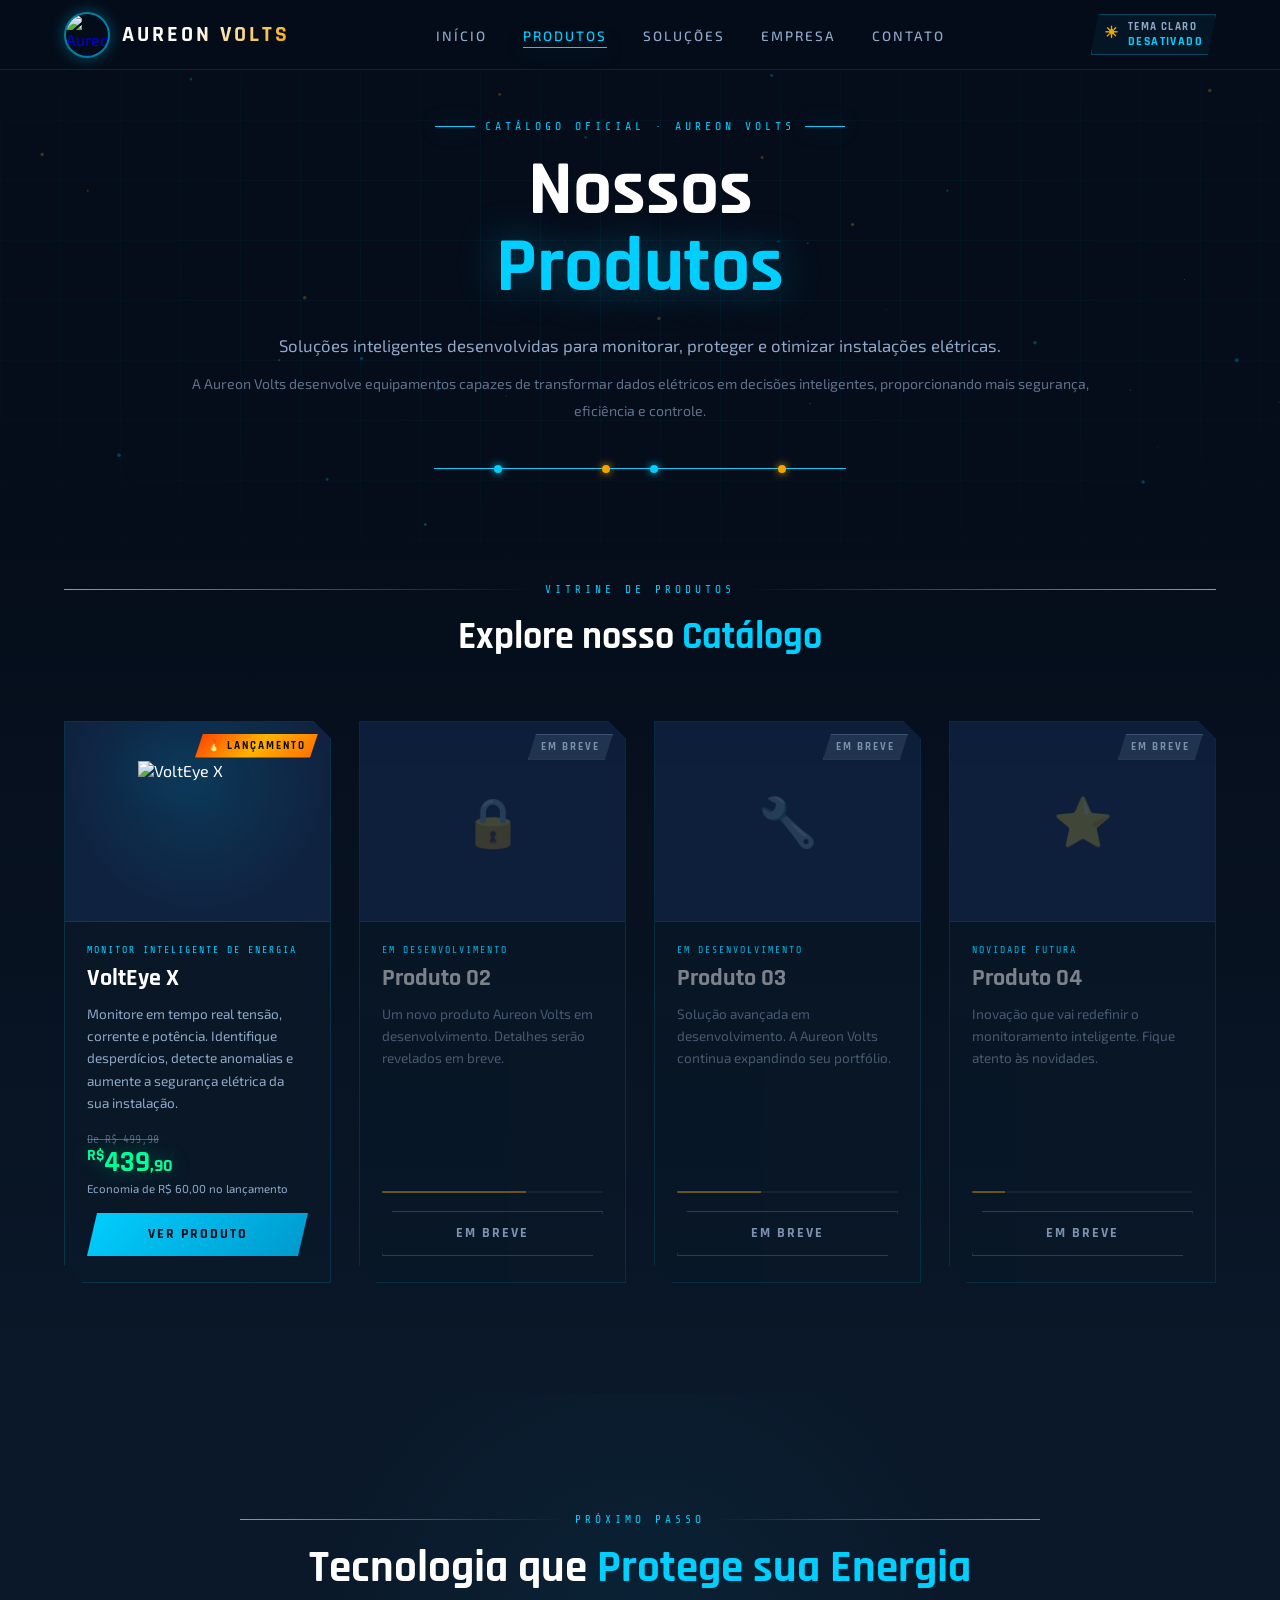
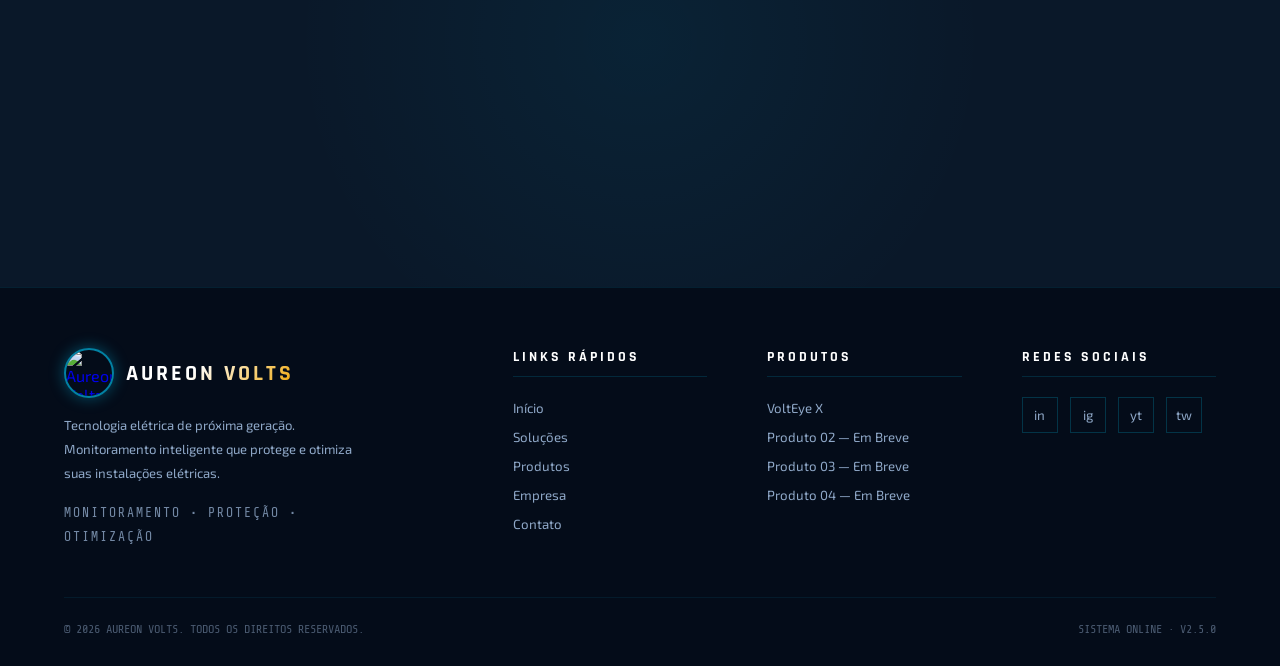
==== commit 51221ac9: "Add files via upload" ====
--- a/produtos.html
+++ b/produtos.html
@@ -1,1061 +1,1061 @@
-<!DOCTYPE html>
-<html lang="pt-BR">
-
-<head>
-  <meta charset="UTF-8">
-  <meta name="viewport" content="width=device-width, initial-scale=1.0">
-  <title>Produtos — Aureon Volts</title>
-  <style>
-    @import url('https://fonts.googleapis.com/css2?family=Rajdhani:wght@400;500;600;700&family=Exo+2:wght@300;400;500;600;700&family=Share+Tech+Mono&display=swap');
-
-    /* ═══════════════════════════════════════════
-       TOKENS — identical to index.html
-    ═══════════════════════════════════════════ */
-    :root {
-      --electric: #00CFFF;
-      --electric-dim: #0099CC;
-      --gold: #F0A500;
-      --gold-dim: #B87A00;
-      --navy: #050D1A;
-      --navy-mid: #0A1829;
-      --navy-light: #0F2240;
-      --white: #FFFFFF;
-      --gray: #8FA8C8;
-      --green: #00FF99;
-      --red: #FF4D6A;
-      --glow-blue: 0 0 20px rgba(0, 207, 255, 0.5), 0 0 60px rgba(0, 207, 255, 0.2);
-      --glow-gold: 0 0 20px rgba(240, 165, 0, 0.5), 0 0 60px rgba(240, 165, 0, 0.2);
-      --glow-green: 0 0 20px rgba(0, 255, 153, 0.4);
-    }
-
-    *,
-    *::before,
-    *::after {
-      box-sizing: border-box;
-      margin: 0;
-      padding: 0;
-    }
-
-    html {
-      scroll-behavior: smooth;
-    }
-
-    body {
-      font-family: 'Exo 2', sans-serif;
-      background: var(--navy);
-      color: var(--white);
-      overflow-x: hidden;
-    }
-
-    /* ═══ CANVAS ═══ */
-    #particles-canvas {
-      position: fixed;
-      top: 0;
-      left: 0;
-      width: 100%;
-      height: 100%;
-      pointer-events: none;
-      z-index: 0;
-      opacity: 0.45;
-    }
-
-    /* ═══ NAV ═══ */
-    nav {
-      position: fixed;
-      top: 0;
-      left: 0;
-      right: 0;
-      z-index: 200;
-      display: flex;
-      align-items: center;
-      justify-content: space-between;
-      padding: 0 5%;
-      height: 70px;
-      background: rgba(5, 13, 26, 0.88);
-      backdrop-filter: blur(12px);
-      border-bottom: 1px solid rgba(0, 207, 255, 0.15);
-    }
-
-    .nav-logo {
-      display: flex;
-      align-items: center;
-      gap: 12px;
-      text-decoration: none;
-      position: relative;
-      z-index: 201;
-    }
-
-    .nav-logo img {
-      width: 46px;
-      height: 46px;
-      object-fit: cover;
-      border-radius: 50%;
-      border: 2px solid rgba(0, 207, 255, 0.6);
-      box-shadow: 0 0 15px rgba(0, 207, 255, 0.35);
-      transition: all 0.3s ease;
-      animation: logoPulse 3s infinite;
-    }
-
-    .nav-logo img:hover {
-      transform: scale(1.08);
-      box-shadow:
-        0 0 18px rgba(0, 207, 255, 0.6),
-        0 0 40px rgba(0, 207, 255, 0.25),
-        0 0 70px rgba(240, 165, 0, 0.15);
-      border-color: var(--gold);
-    }
-
-    .nav-brand {
-      font-family: 'Rajdhani', sans-serif;
-      font-size: 1.4rem;
-      font-weight: 700;
-      letter-spacing: 3px;
-      background: linear-gradient(135deg, #fff 40%, var(--gold));
-      background-clip: text;
-      -webkit-background-clip: text;
-      -webkit-text-fill-color: transparent;
-      text-transform: uppercase;
-    }
-
-    .nav-links {
-      display: flex;
-      gap: 36px;
-      list-style: none;
-    }
-
-    .nav-links a {
-      color: var(--gray);
-      text-decoration: none;
-      font-size: 0.85rem;
-      font-weight: 500;
-      letter-spacing: 2px;
-      text-transform: uppercase;
-      transition: all 0.3s;
-      position: relative;
-    }
-
-    .nav-links a::after {
-      content: '';
-      position: absolute;
-      bottom: -4px;
-      left: 0;
-      right: 100%;
-      height: 1px;
-      background: var(--electric);
-      transition: right 0.3s;
-    }
-
-    .nav-links a:hover {
-      color: var(--electric);
-    }
-
-    .nav-links a:hover::after {
-      right: 0;
-      box-shadow: var(--glow-blue);
-    }
-
-    .nav-links a.active {
-      color: var(--electric);
-    }
-
-    .nav-links a.active::after {
-      right: 0;
-      box-shadow: var(--glow-blue);
-    }
-
-    /* ═══ HAMBURGER ═══ */
-    .nav-hamburger {
-      display: none;
-      flex-direction: column;
-      justify-content: center;
-      gap: 5px;
-      cursor: pointer;
-      width: 32px;
-      height: 32px;
-      position: relative;
-      z-index: 201;
-      pointer-events: auto;
-      background: none;
-      border: none;
-      padding: 0;
-      -webkit-tap-highlight-color: transparent;
-    }
-
-    .nav-hamburger span {
-      display: block;
-      width: 24px;
-      height: 2px;
-      background: var(--electric);
-      transition: all 0.3s;
-      pointer-events: none;
-    }
-
-    .nav-hamburger.open span:nth-child(1) {
-      transform: translateY(7px) rotate(45deg);
-    }
-
-    .nav-hamburger.open span:nth-child(2) {
-      opacity: 0;
-    }
-
-    .nav-hamburger.open span:nth-child(3) {
-      transform: translateY(-7px) rotate(-45deg);
-    }
-
-    /* ═══ MOBILE MENU OVERLAY ═══ */
-    .nav-mobile-overlay {
-      position: fixed;
-      top: 0;
-      left: 0;
-      right: 0;
-      bottom: 0;
-      background: rgba(5, 13, 26, 0.97);
-      backdrop-filter: blur(6px);
-      z-index: 150;
-      opacity: 0;
-      visibility: hidden;
-      transition: opacity 0.35s ease, visibility 0.35s ease;
-      pointer-events: none;
-    }
-
-    .nav-mobile-overlay.open {
-      opacity: 1;
-      visibility: visible;
-      pointer-events: auto;
-    }
-
-    .nav-mobile {
-      position: fixed;
-      top: 0;
-      left: 0;
-      right: 0;
-      bottom: 0;
-      display: flex;
-      flex-direction: column;
-      align-items: center;
-      justify-content: center;
-      gap: 36px;
-      z-index: 151;
-      opacity: 0;
-      visibility: hidden;
-      transform: translateY(-12px);
-      transition: opacity 0.35s ease, transform 0.35s ease, visibility 0.35s ease;
-      pointer-events: none;
-    }
-
-    .nav-mobile.open {
-      opacity: 1;
-      visibility: visible;
-      transform: translateY(0);
-      pointer-events: auto;
-    }
-
-    .nav-mobile a {
-      color: var(--white);
-      text-decoration: none;
-      font-family: 'Rajdhani', sans-serif;
-      font-size: 1.6rem;
-      font-weight: 700;
-      letter-spacing: 4px;
-      text-transform: uppercase;
-      transition: color 0.2s;
-    }
-
-    .nav-mobile a:hover,
-    .nav-mobile a:active {
-      color: var(--electric);
-    }
-
-    .nav-mobile a.active {
-      color: var(--electric);
-    }
-
-    body.menu-open {
-      overflow: hidden;
-    }
-
-    /* ═══ SHARED UTILS ═══ */
-    section {
-      position: relative;
-      z-index: 1;
-    }
-
-    .section-label {
-      font-family: 'Share Tech Mono', monospace;
-      font-size: 0.7rem;
-      letter-spacing: 4px;
-      color: var(--electric);
-      text-transform: uppercase;
-      margin-bottom: 16px;
-      display: flex;
-      align-items: center;
-      gap: 12px;
-    }
-
-    .section-label::before,
-    .section-label::after {
-      content: '';
-      flex: 1;
-      height: 1px;
-      background: linear-gradient(90deg, var(--electric), transparent);
-    }
-
-    .section-label::after {
-      background: linear-gradient(90deg, transparent, var(--electric));
-    }
-
-    .section-title {
-      font-family: 'Rajdhani', sans-serif;
-      font-size: clamp(1.8rem, 3vw, 2.8rem);
-      font-weight: 700;
-      text-align: center;
-      margin-bottom: 60px;
-    }
-
-    .section-title span {
-      color: var(--electric);
-    }
-
-    .section-title.gold span {
-      color: var(--gold);
-    }
-
-    .btn-primary {
-      padding: 14px 32px;
-      background: linear-gradient(135deg, var(--electric), var(--electric-dim));
-      color: var(--navy);
-      font-family: 'Rajdhani', sans-serif;
-      font-size: 0.9rem;
-      font-weight: 700;
-      letter-spacing: 2px;
-      text-transform: uppercase;
-      border: none;
-      cursor: pointer;
-      clip-path: polygon(12px 0%, 100% 0%, calc(100% - 12px) 100%, 0% 100%);
-      transition: all 0.3s;
-      text-decoration: none;
-      display: inline-block;
-    }
-
-    .btn-primary:hover {
-      background: linear-gradient(135deg, #fff, var(--electric));
-      box-shadow: var(--glow-blue);
-      transform: translateY(-2px);
-    }
-
-    .btn-secondary {
-      padding: 13px 32px;
-      background: transparent;
-      color: var(--gold);
-      font-family: 'Rajdhani', sans-serif;
-      font-size: 0.9rem;
-      font-weight: 700;
-      letter-spacing: 2px;
-      text-transform: uppercase;
-      cursor: pointer;
-      border: 1px solid var(--gold);
-      clip-path: polygon(12px 0%, 100% 0%, calc(100% - 12px) 100%, 0% 100%);
-      transition: all 0.3s;
-      text-decoration: none;
-      display: inline-block;
-    }
-
-    .btn-secondary:hover {
-      background: rgba(240, 165, 0, 0.1);
-      box-shadow: var(--glow-gold);
-      transform: translateY(-2px);
-    }
-
-    .btn-outline {
-      padding: 13px 32px;
-      background: transparent;
-      color: var(--electric);
-      font-family: 'Rajdhani', sans-serif;
-      font-size: 0.9rem;
-      font-weight: 700;
-      letter-spacing: 2px;
-      text-transform: uppercase;
-      cursor: pointer;
-      border: 1px solid rgba(0, 207, 255, 0.4);
-      clip-path: polygon(12px 0%, 100% 0%, calc(100% - 12px) 100%, 0% 100%);
-      transition: all 0.3s;
-      text-decoration: none;
-      display: inline-block;
-    }
-
-    .btn-outline:hover {
-      background: rgba(0, 207, 255, 0.08);
-      box-shadow: var(--glow-blue);
-      transform: translateY(-2px);
-    }
-
-    .reveal {
-      opacity: 0;
-      transform: translateY(30px);
-      transition: opacity 0.7s ease, transform 0.7s ease;
-    }
-
-    .reveal.visible {
-      opacity: 1;
-      transform: translateY(0);
-    }
-
-    /* ═══════════════════════════════════════════
-       HERO
-    ═══════════════════════════════════════════ */
-    #hero-produtos {
-      position: relative;
-      min-height: 50vh;
-      display: flex;
-      align-items: center;
-      padding: 120px 5% 70px;
-      overflow: hidden;
-      z-index: 1;
-    }
-
-    .hero-grid-bg {
-      position: absolute;
-      inset: 0;
-      background-image:
-        linear-gradient(rgba(0, 207, 255, 0.04) 1px, transparent 1px),
-        linear-gradient(90deg, rgba(0, 207, 255, 0.04) 1px, transparent 1px);
-      background-size: 60px 60px;
-      mask-image: radial-gradient(ellipse 90% 80% at 50% 50%, black 20%, transparent 100%);
-    }
-
-    .hero-produtos-inner {
-      max-width: 900px;
-      margin: 0 auto;
-      text-align: center;
-      position: relative;
-      z-index: 2;
-    }
-
-    .hero-eyebrow {
-      font-family: 'Share Tech Mono', monospace;
-      font-size: 0.72rem;
-      letter-spacing: 4px;
-      color: var(--electric);
-      text-transform: uppercase;
-      margin-bottom: 20px;
-      display: flex;
-      align-items: center;
-      justify-content: center;
-      gap: 10px;
-    }
-
-    .hero-eyebrow::before,
-    .hero-eyebrow::after {
-      content: '';
-      display: block;
-      width: 40px;
-      height: 1px;
-      background: var(--electric);
-      box-shadow: var(--glow-blue);
-    }
-
-    .hero-produtos-title {
-      font-family: 'Rajdhani', sans-serif;
-      font-size: clamp(2.6rem, 6vw, 5rem);
-      font-weight: 700;
-      line-height: 1;
-      margin-bottom: 24px;
-    }
-
-    .hero-produtos-title .word-gold {
-      color: var(--gold);
-    }
-
-    .hero-produtos-title .word-electric {
-      color: var(--electric);
-      text-shadow: 0 0 40px rgba(0, 207, 255, 0.35);
-    }
-
-    .hero-produtos-sub {
-      font-size: 1.05rem;
-      color: var(--gray);
-      line-height: 1.7;
-      margin-bottom: 12px;
-    }
-
-    .hero-produtos-desc {
-      font-size: 0.88rem;
-      color: rgba(143, 168, 200, 0.65);
-      line-height: 1.9;
-      margin-bottom: 40px;
-    }
-
-    .hero-circuit-line {
-      display: flex;
-      align-items: center;
-      justify-content: center;
-      gap: 0;
-      margin-top: 40px;
-      opacity: 0.5;
-    }
-
-    .hcl-seg {
-      height: 1px;
-      background: var(--electric);
-    }
-
-    .hcl-node {
-      width: 8px;
-      height: 8px;
-      border-radius: 50%;
-      background: var(--electric);
-      box-shadow: 0 0 8px var(--electric);
-      flex-shrink: 0;
-    }
-
-    .hcl-node.gold {
-      background: var(--gold);
-      box-shadow: 0 0 8px var(--gold);
-    }
-
-    /* ═══════════════════════════════════════════
-       VITRINE — CATÁLOGO DE PRODUTOS
-    ═══════════════════════════════════════════ */
-    #catalogo {
-      padding: 40px 5% 110px;
-      background: linear-gradient(180deg, var(--navy) 0%, var(--navy-mid) 100%);
-    }
-
-    .catalogo-grid {
-      display: grid;
-      grid-template-columns: repeat(4, 1fr);
-      gap: 28px;
-      max-width: 1400px;
-      margin: 0 auto;
-      align-items: stretch;
-    }
-
-    .produto-card {
-      background: rgba(10, 24, 41, 0.75);
-      border: 1px solid rgba(0, 207, 255, 0.15);
-      clip-path: polygon(0 0, calc(100% - 18px) 0, 100% 18px, 100% 100%, 18px 100%, 0 calc(100% - 18px));
-      position: relative;
-      overflow: hidden;
-      display: flex;
-      flex-direction: column;
-      transition: all 0.35s;
-    }
-
-    .produto-card::before {
-      content: '';
-      position: absolute;
-      top: 0;
-      left: 0;
-      right: 0;
-      height: 2px;
-      background: linear-gradient(90deg, transparent, var(--electric), var(--gold), transparent);
-      opacity: 0.7;
-    }
-
-    .produto-card:hover {
-      transform: translateY(-6px);
-      border-color: rgba(0, 207, 255, 0.4);
-      box-shadow: 0 18px 50px rgba(0, 207, 255, 0.12);
-    }
-
-    .card-media {
-      position: relative;
-      height: 200px;
-      background:
-        radial-gradient(circle at 50% 30%, rgba(0, 207, 255, 0.12), transparent 70%),
-        var(--navy-light);
-      display: flex;
-      align-items: center;
-      justify-content: center;
-      overflow: hidden;
-      border-bottom: 1px solid rgba(0, 207, 255, 0.12);
-    }
-
-    .card-media img {
-      width: 120px;
-      height: 120px;
-      object-fit: contain;
-      filter: drop-shadow(0 0 24px rgba(0, 207, 255, 0.35));
-      animation: float 5s ease-in-out infinite;
-    }
-
-    .card-media-icon {
-      font-size: 3rem;
-      opacity: 0.3;
-    }
-
-    .card-badge {
-      position: absolute;
-      top: 12px;
-      right: 12px;
-      font-family: 'Rajdhani', sans-serif;
-      font-weight: 800;
-      font-size: 0.68rem;
-      letter-spacing: 2px;
-      padding: 5px 12px;
-      clip-path: polygon(8px 0%, 100% 0%, calc(100% - 8px) 100%, 0% 100%);
-    }
-
-    .card-badge.lancamento {
-      background: linear-gradient(135deg, #ff3b00, #ffb300, #ff6a00);
-      color: #0a0a0a;
-      animation: firePulse 1.2s infinite ease-in-out;
-    }
-
-    .card-badge.embreve {
-      background: rgba(143, 168, 200, 0.18);
-      color: var(--gray);
-      border: 1px solid rgba(143, 168, 200, 0.3);
-    }
-
-    .card-body {
-      padding: 22px 22px 26px;
-      display: flex;
-      flex-direction: column;
-      flex: 1;
-    }
-
-    .card-cat {
-      font-family: 'Share Tech Mono', monospace;
-      font-size: 0.62rem;
-      color: var(--electric);
-      letter-spacing: 2px;
-      text-transform: uppercase;
-      margin-bottom: 8px;
-    }
-
-    .card-title {
-      font-family: 'Rajdhani', sans-serif;
-      font-size: 1.5rem;
-      font-weight: 700;
-      margin-bottom: 10px;
-      color: var(--white);
-    }
-
-    .card-desc {
-      font-size: 0.85rem;
-      color: var(--gray);
-      line-height: 1.65;
-      margin-bottom: 18px;
-      flex: 1;
-    }
-
-    .card-price-row {
-      margin-bottom: 18px;
-    }
-
-    .card-price-original {
-      font-family: 'Share Tech Mono', monospace;
-      font-size: 0.72rem;
-      color: rgba(143, 168, 200, 0.5);
-      text-decoration: line-through;
-      margin-bottom: 2px;
-    }
-
-    .card-price {
-      font-family: 'Rajdhani', sans-serif;
-      font-size: 1.8rem;
-      font-weight: 700;
-      color: var(--green);
-      line-height: 1;
-      text-shadow: 0 0 20px rgba(0, 255, 153, 0.35);
-    }
-
-    .card-price sup {
-      font-size: 1rem;
-      vertical-align: super;
-    }
-
-    .card-price .cents {
-      font-size: 1.1rem;
-    }
-
-    .card-price-label {
-      font-size: 0.72rem;
-      color: var(--gray);
-      margin-top: 4px;
-    }
-
-    .card-btn {
-      width: 100%;
-      text-align: center;
-      padding: 13px 20px;
-      background: linear-gradient(135deg, var(--electric), var(--electric-dim));
-      color: var(--navy);
-      font-family: 'Rajdhani', sans-serif;
-      font-size: 0.85rem;
-      font-weight: 700;
-      letter-spacing: 2px;
-      text-transform: uppercase;
-      border: none;
-      cursor: pointer;
-      clip-path: polygon(10px 0%, 100% 0%, calc(100% - 10px) 100%, 0% 100%);
-      transition: all 0.3s;
-      text-decoration: none;
-      display: block;
-    }
-
-    .card-btn:hover {
-      background: linear-gradient(135deg, #fff, var(--electric));
-      box-shadow: var(--glow-blue);
-      transform: translateY(-2px);
-    }
-
-    /* ═══ EM BREVE CARDS ═══ */
-    .produto-card.em-breve {
-      opacity: 0.85;
-    }
-
-    .produto-card.em-breve .card-media {
-      background: var(--navy-light);
-    }
-
-    .produto-card.em-breve .card-media-icon {
-      opacity: 0.25;
-    }
-
-    .produto-card.em-breve .card-title {
-      color: rgba(255, 255, 255, 0.55);
-    }
-
-    .produto-card.em-breve .card-desc {
-      color: rgba(143, 168, 200, 0.55);
-    }
-
-    .card-btn.disabled {
-      background: transparent;
-      color: var(--gray);
-      border: 1px solid rgba(143, 168, 200, 0.3);
-      cursor: pointer;
-    }
-
-    .card-btn.disabled:hover {
-      background: rgba(143, 168, 200, 0.08);
-      box-shadow: none;
-      border-color: rgba(143, 168, 200, 0.5);
-      transform: none;
-    }
-
-    .proximo-bar {
-      margin-top: 14px;
-      height: 2px;
-      background: rgba(255, 255, 255, 0.06);
-      border-radius: 1px;
-      overflow: hidden;
-    }
-
-    .proximo-bar-fill {
-      height: 100%;
-      background: var(--gold);
-      opacity: 0.45;
-    }
-
-    /* ═══ DEV TOAST (mensagem "em desenvolvimento") ═══ */
-    .dev-toast {
-      position: fixed;
-      bottom: 36px;
-      left: 50%;
-      transform: translateX(-50%) translateY(20px);
-      background: rgba(10, 24, 41, 0.95);
-      border: 1px solid var(--gold);
-      box-shadow: var(--glow-gold);
-      color: var(--white);
-      font-family: 'Rajdhani', sans-serif;
-      font-weight: 600;
-      letter-spacing: 1px;
-      padding: 14px 28px;
-      clip-path: polygon(10px 0%, 100% 0%, calc(100% - 10px) 100%, 0% 100%);
-      z-index: 300;
-      opacity: 0;
-      visibility: hidden;
-      transition: opacity 0.3s ease, transform 0.3s ease, visibility 0.3s ease;
-      display: flex;
-      align-items: center;
-      gap: 10px;
-      text-align: center;
-      max-width: 90vw;
-    }
-
-    .dev-toast.show {
-      opacity: 1;
-      visibility: visible;
-      transform: translateX(-50%) translateY(0);
-    }
-
-    .dev-toast .toast-icon {
-      font-size: 1.1rem;
-      animation: spinTool 2s linear infinite;
-      flex-shrink: 0;
-    }
-
-    @keyframes spinTool {
-      from {
-        transform: rotate(0deg);
-      }
-
-      to {
-        transform: rotate(360deg);
-      }
-    }
-
-    /* ═══ FINAL CTA ═══ */
-    #final-cta {
-      padding: 120px 5%;
-      text-align: center;
-      background: var(--navy-mid);
-      position: relative;
-      overflow: hidden;
-    }
-
-    #final-cta::before {
-      content: '';
-      position: absolute;
-      top: 50%;
-      left: 50%;
-      transform: translate(-50%, -50%);
-      width: 700px;
-      height: 700px;
-      border-radius: 50%;
-      background: radial-gradient(ellipse, rgba(0, 207, 255, 0.06) 0%, transparent 70%);
-      pointer-events: none;
-    }
-
-    .final-inner {
-      position: relative;
-      z-index: 2;
-      max-width: 800px;
-      margin: 0 auto;
-    }
-
-    .final-title {
-      font-family: 'Rajdhani', sans-serif;
-      font-size: clamp(2rem, 3.5vw, 3.2rem);
-      font-weight: 700;
-      margin-bottom: 20px;
-      line-height: 1.2;
-    }
-
-    .final-title span {
-      color: var(--electric);
-    }
-
-    .final-text {
-      font-size: 1rem;
-      color: var(--gray);
-      line-height: 1.8;
-      margin-bottom: 48px;
-    }
-
-    /* ═══ FOOTER ═══ */
-    footer {
-      background: rgba(5, 13, 26, 0.95);
-      border-top: 1px solid rgba(0, 207, 255, 0.1);
-      padding: 60px 5% 30px;
-      position: relative;
-      z-index: 1;
-    }
-
-    .footer-top {
-      display: grid;
-      grid-template-columns: 2fr 1fr 1fr 1fr;
-      gap: 60px;
-      margin-bottom: 48px;
-    }
-
-    .footer-brand .nav-logo {
-      margin-bottom: 16px;
-    }
-
-    .footer-brand p {
-      font-size: 0.82rem;
-      color: var(--gray);
-      line-height: 1.8;
-      max-width: 300px;
-    }
-
-    .footer-slogan {
-      font-family: 'Share Tech Mono', monospace;
-      font-size: 0.7rem;
-      letter-spacing: 2px;
-      color: var(--electric);
-      margin-top: 16px;
-      opacity: 0.8;
-    }
-
-    .footer-col h4 {
-      font-family: 'Rajdhani', sans-serif;
-      font-size: 0.85rem;
-      font-weight: 700;
-      letter-spacing: 3px;
-      text-transform: uppercase;
-      color: var(--white);
-      margin-bottom: 20px;
-      border-bottom: 1px solid rgba(0, 207, 255, 0.15);
-      padding-bottom: 10px;
-    }
-
-    .footer-col ul {
-      list-style: none;
-    }
-
-    .footer-col li {
-      margin-bottom: 10px;
-    }
-
-    .footer-col a {
-      color: var(--gray);
-      text-decoration: none;
-      font-size: 0.83rem;
-      transition: color 0.2s;
-    }
-
-    .footer-col a:hover {
-      color: var(--electric);
-    }
-
-    .social-links {
-      display: flex;
-      gap: 12px;
-    }
-
-    .social-link {
-      width: 36px;
-      height: 36px;
-      border: 1px solid rgba(0, 207, 255, 0.2);
-      display: flex;
-      align-items: center;
-      justify-content: center;
-      color: var(--gray);
-      text-decoration: none;
-      font-size: 0.85rem;
-      transition: all 0.3s;
-    }
-
-    .social-link:hover {
-      border-color: var(--electric);
-      color: var(--electric);
-      box-shadow: var(--glow-blue);
-    }
-
-    .footer-bottom {
-      border-top: 1px solid rgba(0, 207, 255, 0.08);
-      padding-top: 24px;
-      display: flex;
-      justify-content: space-between;
-      align-items: center;
-      flex-wrap: wrap;
-      gap: 12px;
-    }
-
-    .footer-bottom p {
-      font-size: 0.75rem;
-      color: rgba(143, 168, 200, 0.5);
-      font-family: 'Share Tech Mono', monospace;
-    }
-
-    /* ═══ ANIMATIONS ═══ */
-    @keyframes blink {
-
-      0%,
-      100% {
-        opacity: 1;
-      }
-
-      50% {
-        opacity: 0.2;
-      }
-    }
-
-    @keyframes logoPulse {
-      0% {
-        box-shadow: 0 0 10px rgba(0, 207, 255, 0.3);
-      }
-
-      50% {
-        box-shadow: 0 0 22px rgba(0, 207, 255, 0.6);
-      }
-
-      100% {
-        box-shadow: 0 0 10px rgba(0, 207, 255, 0.3);
-      }
-    }
-
-    @keyframes float {
-
-      0%,
-      100% {
-        transform: translateY(0);
-      }
-
-      50% {
-        transform: translateY(-8px);
-      }
-    }
-
-    @keyframes firePulse {
-      0% {
-        transform: scale(1);
-        filter: brightness(1);
-        box-shadow: 0 0 10px rgba(255, 90, 0, 0.4);
-      }
-
-      50% {
-        transform: scale(1.08);
-        filter: brightness(1.5) saturate(1.7);
-        box-shadow:
-          0 0 22px rgba(255, 80, 0, 0.75),
-          0 0 50px rgba(0, 207, 255, 0.2);
-      }
-
-      100% {
-        transform: scale(1);
-        filter: brightness(1);
-        box-shadow: 0 0 12px rgba(255, 120, 0, 0.5);
-      }
-    }
-
-    /* ═══ RESPONSIVE ═══ */
-    @media (max-width: 1100px) {
-      .catalogo-grid {
-        grid-template-columns: repeat(2, 1fr);
-      }
-    }
-
-    @media (max-width: 1024px) {
-      .footer-top {
-        grid-template-columns: 1fr 1fr;
-      }
-    }
-
-    @media (max-width: 768px) {
-      .nav-links {
-        display: none;
-      }
-
-      .nav-logo img {
-        width: 38px;
-        height: 38px;
-      }
-
-      .nav-hamburger {
-        display: flex;
-      }
-
-      .hero-produtos-title {
-        font-size: 2.6rem;
-      }
-
-      .footer-top {
-        grid-template-columns: 1fr;
-        gap: 32px;
-      }
-    }
-
-    @media (max-width: 560px) {
-      .catalogo-grid {
-        grid-template-columns: 1fr;
-      }
-    }
+<!DOCTYPE html>
+<html lang="pt-BR">
+
+<head>
+  <meta charset="UTF-8">
+  <meta name="viewport" content="width=device-width, initial-scale=1.0">
+  <title>Produtos — Aureon Volts</title>
+  <style>
+    @import url('https://fonts.googleapis.com/css2?family=Rajdhani:wght@400;500;600;700&family=Exo+2:wght@300;400;500;600;700&family=Share+Tech+Mono&display=swap');
+
+    /* ═══════════════════════════════════════════
+       TOKENS — identical to index.html
+    ═══════════════════════════════════════════ */
+    :root {
+      --electric: #00CFFF;
+      --electric-dim: #0099CC;
+      --gold: #F0A500;
+      --gold-dim: #B87A00;
+      --navy: #050D1A;
+      --navy-mid: #0A1829;
+      --navy-light: #0F2240;
+      --white: #FFFFFF;
+      --gray: #8FA8C8;
+      --green: #00FF99;
+      --red: #FF4D6A;
+      --glow-blue: 0 0 20px rgba(0, 207, 255, 0.5), 0 0 60px rgba(0, 207, 255, 0.2);
+      --glow-gold: 0 0 20px rgba(240, 165, 0, 0.5), 0 0 60px rgba(240, 165, 0, 0.2);
+      --glow-green: 0 0 20px rgba(0, 255, 153, 0.4);
+    }
+
+    *,
+    *::before,
+    *::after {
+      box-sizing: border-box;
+      margin: 0;
+      padding: 0;
+    }
+
+    html {
+      scroll-behavior: smooth;
+    }
+
+    body {
+      font-family: 'Exo 2', sans-serif;
+      background: var(--navy);
+      color: var(--white);
+      overflow-x: hidden;
+    }
+
+    /* ═══ CANVAS ═══ */
+    #particles-canvas {
+      position: fixed;
+      top: 0;
+      left: 0;
+      width: 100%;
+      height: 100%;
+      pointer-events: none;
+      z-index: 0;
+      opacity: 0.45;
+    }
+
+    /* ═══ NAV ═══ */
+    nav {
+      position: fixed;
+      top: 0;
+      left: 0;
+      right: 0;
+      z-index: 200;
+      display: flex;
+      align-items: center;
+      justify-content: space-between;
+      padding: 0 5%;
+      height: 70px;
+      background: rgba(5, 13, 26, 0.88);
+      backdrop-filter: blur(12px);
+      border-bottom: 1px solid rgba(0, 207, 255, 0.15);
+    }
+
+    .nav-logo {
+      display: flex;
+      align-items: center;
+      gap: 12px;
+      text-decoration: none;
+      position: relative;
+      z-index: 201;
+    }
+
+    .nav-logo img {
+      width: 46px;
+      height: 46px;
+      object-fit: cover;
+      border-radius: 50%;
+      border: 2px solid rgba(0, 207, 255, 0.6);
+      box-shadow: 0 0 15px rgba(0, 207, 255, 0.35);
+      transition: all 0.3s ease;
+      animation: logoPulse 3s infinite;
+    }
+
+    .nav-logo img:hover {
+      transform: scale(1.08);
+      box-shadow:
+        0 0 18px rgba(0, 207, 255, 0.6),
+        0 0 40px rgba(0, 207, 255, 0.25),
+        0 0 70px rgba(240, 165, 0, 0.15);
+      border-color: var(--gold);
+    }
+
+    .nav-brand {
+      font-family: 'Rajdhani', sans-serif;
+      font-size: 1.4rem;
+      font-weight: 700;
+      letter-spacing: 3px;
+      background: linear-gradient(135deg, #fff 40%, var(--gold));
+      background-clip: text;
+      -webkit-background-clip: text;
+      -webkit-text-fill-color: transparent;
+      text-transform: uppercase;
+    }
+
+    .nav-links {
+      display: flex;
+      gap: 36px;
+      list-style: none;
+    }
+
+    .nav-links a {
+      color: var(--gray);
+      text-decoration: none;
+      font-size: 0.85rem;
+      font-weight: 500;
+      letter-spacing: 2px;
+      text-transform: uppercase;
+      transition: all 0.3s;
+      position: relative;
+    }
+
+    .nav-links a::after {
+      content: '';
+      position: absolute;
+      bottom: -4px;
+      left: 0;
+      right: 100%;
+      height: 1px;
+      background: var(--electric);
+      transition: right 0.3s;
+    }
+
+    .nav-links a:hover {
+      color: var(--electric);
+    }
+
+    .nav-links a:hover::after {
+      right: 0;
+      box-shadow: var(--glow-blue);
+    }
+
+    .nav-links a.active {
+      color: var(--electric);
+    }
+
+    .nav-links a.active::after {
+      right: 0;
+      box-shadow: var(--glow-blue);
+    }
+
+    /* ═══ HAMBURGER ═══ */
+    .nav-hamburger {
+      display: none;
+      flex-direction: column;
+      justify-content: center;
+      gap: 5px;
+      cursor: pointer;
+      width: 32px;
+      height: 32px;
+      position: relative;
+      z-index: 201;
+      pointer-events: auto;
+      background: none;
+      border: none;
+      padding: 0;
+      -webkit-tap-highlight-color: transparent;
+    }
+
+    .nav-hamburger span {
+      display: block;
+      width: 24px;
+      height: 2px;
+      background: var(--electric);
+      transition: all 0.3s;
+      pointer-events: none;
+    }
+
+    .nav-hamburger.open span:nth-child(1) {
+      transform: translateY(7px) rotate(45deg);
+    }
+
+    .nav-hamburger.open span:nth-child(2) {
+      opacity: 0;
+    }
+
+    .nav-hamburger.open span:nth-child(3) {
+      transform: translateY(-7px) rotate(-45deg);
+    }
+
+    /* ═══ MOBILE MENU OVERLAY ═══ */
+    .nav-mobile-overlay {
+      position: fixed;
+      top: 0;
+      left: 0;
+      right: 0;
+      bottom: 0;
+      background: rgba(5, 13, 26, 0.97);
+      backdrop-filter: blur(6px);
+      z-index: 150;
+      opacity: 0;
+      visibility: hidden;
+      transition: opacity 0.35s ease, visibility 0.35s ease;
+      pointer-events: none;
+    }
+
+    .nav-mobile-overlay.open {
+      opacity: 1;
+      visibility: visible;
+      pointer-events: auto;
+    }
+
+    .nav-mobile {
+      position: fixed;
+      top: 0;
+      left: 0;
+      right: 0;
+      bottom: 0;
+      display: flex;
+      flex-direction: column;
+      align-items: center;
+      justify-content: center;
+      gap: 36px;
+      z-index: 151;
+      opacity: 0;
+      visibility: hidden;
+      transform: translateY(-12px);
+      transition: opacity 0.35s ease, transform 0.35s ease, visibility 0.35s ease;
+      pointer-events: none;
+    }
+
+    .nav-mobile.open {
+      opacity: 1;
+      visibility: visible;
+      transform: translateY(0);
+      pointer-events: auto;
+    }
+
+    .nav-mobile a {
+      color: var(--white);
+      text-decoration: none;
+      font-family: 'Rajdhani', sans-serif;
+      font-size: 1.6rem;
+      font-weight: 700;
+      letter-spacing: 4px;
+      text-transform: uppercase;
+      transition: color 0.2s;
+    }
+
+    .nav-mobile a:hover,
+    .nav-mobile a:active {
+      color: var(--electric);
+    }
+
+    .nav-mobile a.active {
+      color: var(--electric);
+    }
+
+    body.menu-open {
+      overflow: hidden;
+    }
+
+    /* ═══ SHARED UTILS ═══ */
+    section {
+      position: relative;
+      z-index: 1;
+    }
+
+    .section-label {
+      font-family: 'Share Tech Mono', monospace;
+      font-size: 0.7rem;
+      letter-spacing: 4px;
+      color: var(--electric);
+      text-transform: uppercase;
+      margin-bottom: 16px;
+      display: flex;
+      align-items: center;
+      gap: 12px;
+    }
+
+    .section-label::before,
+    .section-label::after {
+      content: '';
+      flex: 1;
+      height: 1px;
+      background: linear-gradient(90deg, var(--electric), transparent);
+    }
+
+    .section-label::after {
+      background: linear-gradient(90deg, transparent, var(--electric));
+    }
+
+    .section-title {
+      font-family: 'Rajdhani', sans-serif;
+      font-size: clamp(1.8rem, 3vw, 2.8rem);
+      font-weight: 700;
+      text-align: center;
+      margin-bottom: 60px;
+    }
+
+    .section-title span {
+      color: var(--electric);
+    }
+
+    .section-title.gold span {
+      color: var(--gold);
+    }
+
+    .btn-primary {
+      padding: 14px 32px;
+      background: linear-gradient(135deg, var(--electric), var(--electric-dim));
+      color: var(--navy);
+      font-family: 'Rajdhani', sans-serif;
+      font-size: 0.9rem;
+      font-weight: 700;
+      letter-spacing: 2px;
+      text-transform: uppercase;
+      border: none;
+      cursor: pointer;
+      clip-path: polygon(12px 0%, 100% 0%, calc(100% - 12px) 100%, 0% 100%);
+      transition: all 0.3s;
+      text-decoration: none;
+      display: inline-block;
+    }
+
+    .btn-primary:hover {
+      background: linear-gradient(135deg, #fff, var(--electric));
+      box-shadow: var(--glow-blue);
+      transform: translateY(-2px);
+    }
+
+    .btn-secondary {
+      padding: 13px 32px;
+      background: transparent;
+      color: var(--gold);
+      font-family: 'Rajdhani', sans-serif;
+      font-size: 0.9rem;
+      font-weight: 700;
+      letter-spacing: 2px;
+      text-transform: uppercase;
+      cursor: pointer;
+      border: 1px solid var(--gold);
+      clip-path: polygon(12px 0%, 100% 0%, calc(100% - 12px) 100%, 0% 100%);
+      transition: all 0.3s;
+      text-decoration: none;
+      display: inline-block;
+    }
+
+    .btn-secondary:hover {
+      background: rgba(240, 165, 0, 0.1);
+      box-shadow: var(--glow-gold);
+      transform: translateY(-2px);
+    }
+
+    .btn-outline {
+      padding: 13px 32px;
+      background: transparent;
+      color: var(--electric);
+      font-family: 'Rajdhani', sans-serif;
+      font-size: 0.9rem;
+      font-weight: 700;
+      letter-spacing: 2px;
+      text-transform: uppercase;
+      cursor: pointer;
+      border: 1px solid rgba(0, 207, 255, 0.4);
+      clip-path: polygon(12px 0%, 100% 0%, calc(100% - 12px) 100%, 0% 100%);
+      transition: all 0.3s;
+      text-decoration: none;
+      display: inline-block;
+    }
+
+    .btn-outline:hover {
+      background: rgba(0, 207, 255, 0.08);
+      box-shadow: var(--glow-blue);
+      transform: translateY(-2px);
+    }
+
+    .reveal {
+      opacity: 0;
+      transform: translateY(30px);
+      transition: opacity 0.7s ease, transform 0.7s ease;
+    }
+
+    .reveal.visible {
+      opacity: 1;
+      transform: translateY(0);
+    }
+
+    /* ═══════════════════════════════════════════
+       HERO
+    ═══════════════════════════════════════════ */
+    #hero-produtos {
+      position: relative;
+      min-height: 50vh;
+      display: flex;
+      align-items: center;
+      padding: 120px 5% 70px;
+      overflow: hidden;
+      z-index: 1;
+    }
+
+    .hero-grid-bg {
+      position: absolute;
+      inset: 0;
+      background-image:
+        linear-gradient(rgba(0, 207, 255, 0.04) 1px, transparent 1px),
+        linear-gradient(90deg, rgba(0, 207, 255, 0.04) 1px, transparent 1px);
+      background-size: 60px 60px;
+      mask-image: radial-gradient(ellipse 90% 80% at 50% 50%, black 20%, transparent 100%);
+    }
+
+    .hero-produtos-inner {
+      max-width: 900px;
+      margin: 0 auto;
+      text-align: center;
+      position: relative;
+      z-index: 2;
+    }
+
+    .hero-eyebrow {
+      font-family: 'Share Tech Mono', monospace;
+      font-size: 0.72rem;
+      letter-spacing: 4px;
+      color: var(--electric);
+      text-transform: uppercase;
+      margin-bottom: 20px;
+      display: flex;
+      align-items: center;
+      justify-content: center;
+      gap: 10px;
+    }
+
+    .hero-eyebrow::before,
+    .hero-eyebrow::after {
+      content: '';
+      display: block;
+      width: 40px;
+      height: 1px;
+      background: var(--electric);
+      box-shadow: var(--glow-blue);
+    }
+
+    .hero-produtos-title {
+      font-family: 'Rajdhani', sans-serif;
+      font-size: clamp(2.6rem, 6vw, 5rem);
+      font-weight: 700;
+      line-height: 1;
+      margin-bottom: 24px;
+    }
+
+    .hero-produtos-title .word-gold {
+      color: var(--gold);
+    }
+
+    .hero-produtos-title .word-electric {
+      color: var(--electric);
+      text-shadow: 0 0 40px rgba(0, 207, 255, 0.35);
+    }
+
+    .hero-produtos-sub {
+      font-size: 1.05rem;
+      color: var(--gray);
+      line-height: 1.7;
+      margin-bottom: 12px;
+    }
+
+    .hero-produtos-desc {
+      font-size: 0.88rem;
+      color: rgba(143, 168, 200, 0.65);
+      line-height: 1.9;
+      margin-bottom: 40px;
+    }
+
+    .hero-circuit-line {
+      display: flex;
+      align-items: center;
+      justify-content: center;
+      gap: 0;
+      margin-top: 40px;
+      opacity: 0.5;
+    }
+
+    .hcl-seg {
+      height: 1px;
+      background: var(--electric);
+    }
+
+    .hcl-node {
+      width: 8px;
+      height: 8px;
+      border-radius: 50%;
+      background: var(--electric);
+      box-shadow: 0 0 8px var(--electric);
+      flex-shrink: 0;
+    }
+
+    .hcl-node.gold {
+      background: var(--gold);
+      box-shadow: 0 0 8px var(--gold);
+    }
+
+    /* ═══════════════════════════════════════════
+       VITRINE — CATÁLOGO DE PRODUTOS
+    ═══════════════════════════════════════════ */
+    #catalogo {
+      padding: 40px 5% 110px;
+      background: linear-gradient(180deg, var(--navy) 0%, var(--navy-mid) 100%);
+    }
+
+    .catalogo-grid {
+      display: grid;
+      grid-template-columns: repeat(4, 1fr);
+      gap: 28px;
+      max-width: 1400px;
+      margin: 0 auto;
+      align-items: stretch;
+    }
+
+    .produto-card {
+      background: rgba(10, 24, 41, 0.75);
+      border: 1px solid rgba(0, 207, 255, 0.15);
+      clip-path: polygon(0 0, calc(100% - 18px) 0, 100% 18px, 100% 100%, 18px 100%, 0 calc(100% - 18px));
+      position: relative;
+      overflow: hidden;
+      display: flex;
+      flex-direction: column;
+      transition: all 0.35s;
+    }
+
+    .produto-card::before {
+      content: '';
+      position: absolute;
+      top: 0;
+      left: 0;
+      right: 0;
+      height: 2px;
+      background: linear-gradient(90deg, transparent, var(--electric), var(--gold), transparent);
+      opacity: 0.7;
+    }
+
+    .produto-card:hover {
+      transform: translateY(-6px);
+      border-color: rgba(0, 207, 255, 0.4);
+      box-shadow: 0 18px 50px rgba(0, 207, 255, 0.12);
+    }
+
+    .card-media {
+      position: relative;
+      height: 200px;
+      background:
+        radial-gradient(circle at 50% 30%, rgba(0, 207, 255, 0.12), transparent 70%),
+        var(--navy-light);
+      display: flex;
+      align-items: center;
+      justify-content: center;
+      overflow: hidden;
+      border-bottom: 1px solid rgba(0, 207, 255, 0.12);
+    }
+
+    .card-media img {
+      width: 120px;
+      height: 120px;
+      object-fit: contain;
+      filter: drop-shadow(0 0 24px rgba(0, 207, 255, 0.35));
+      animation: float 5s ease-in-out infinite;
+    }
+
+    .card-media-icon {
+      font-size: 3rem;
+      opacity: 0.3;
+    }
+
+    .card-badge {
+      position: absolute;
+      top: 12px;
+      right: 12px;
+      font-family: 'Rajdhani', sans-serif;
+      font-weight: 800;
+      font-size: 0.68rem;
+      letter-spacing: 2px;
+      padding: 5px 12px;
+      clip-path: polygon(8px 0%, 100% 0%, calc(100% - 8px) 100%, 0% 100%);
+    }
+
+    .card-badge.lancamento {
+      background: linear-gradient(135deg, #ff3b00, #ffb300, #ff6a00);
+      color: #0a0a0a;
+      animation: firePulse 1.2s infinite ease-in-out;
+    }
+
+    .card-badge.embreve {
+      background: rgba(143, 168, 200, 0.18);
+      color: var(--gray);
+      border: 1px solid rgba(143, 168, 200, 0.3);
+    }
+
+    .card-body {
+      padding: 22px 22px 26px;
+      display: flex;
+      flex-direction: column;
+      flex: 1;
+    }
+
+    .card-cat {
+      font-family: 'Share Tech Mono', monospace;
+      font-size: 0.62rem;
+      color: var(--electric);
+      letter-spacing: 2px;
+      text-transform: uppercase;
+      margin-bottom: 8px;
+    }
+
+    .card-title {
+      font-family: 'Rajdhani', sans-serif;
+      font-size: 1.5rem;
+      font-weight: 700;
+      margin-bottom: 10px;
+      color: var(--white);
+    }
+
+    .card-desc {
+      font-size: 0.85rem;
+      color: var(--gray);
+      line-height: 1.65;
+      margin-bottom: 18px;
+      flex: 1;
+    }
+
+    .card-price-row {
+      margin-bottom: 18px;
+    }
+
+    .card-price-original {
+      font-family: 'Share Tech Mono', monospace;
+      font-size: 0.72rem;
+      color: rgba(143, 168, 200, 0.5);
+      text-decoration: line-through;
+      margin-bottom: 2px;
+    }
+
+    .card-price {
+      font-family: 'Rajdhani', sans-serif;
+      font-size: 1.8rem;
+      font-weight: 700;
+      color: var(--green);
+      line-height: 1;
+      text-shadow: 0 0 20px rgba(0, 255, 153, 0.35);
+    }
+
+    .card-price sup {
+      font-size: 1rem;
+      vertical-align: super;
+    }
+
+    .card-price .cents {
+      font-size: 1.1rem;
+    }
+
+    .card-price-label {
+      font-size: 0.72rem;
+      color: var(--gray);
+      margin-top: 4px;
+    }
+
+    .card-btn {
+      width: 100%;
+      text-align: center;
+      padding: 13px 20px;
+      background: linear-gradient(135deg, var(--electric), var(--electric-dim));
+      color: var(--navy);
+      font-family: 'Rajdhani', sans-serif;
+      font-size: 0.85rem;
+      font-weight: 700;
+      letter-spacing: 2px;
+      text-transform: uppercase;
+      border: none;
+      cursor: pointer;
+      clip-path: polygon(10px 0%, 100% 0%, calc(100% - 10px) 100%, 0% 100%);
+      transition: all 0.3s;
+      text-decoration: none;
+      display: block;
+    }
+
+    .card-btn:hover {
+      background: linear-gradient(135deg, #fff, var(--electric));
+      box-shadow: var(--glow-blue);
+      transform: translateY(-2px);
+    }
+
+    /* ═══ EM BREVE CARDS ═══ */
+    .produto-card.em-breve {
+      opacity: 0.85;
+    }
+
+    .produto-card.em-breve .card-media {
+      background: var(--navy-light);
+    }
+
+    .produto-card.em-breve .card-media-icon {
+      opacity: 0.25;
+    }
+
+    .produto-card.em-breve .card-title {
+      color: rgba(255, 255, 255, 0.55);
+    }
+
+    .produto-card.em-breve .card-desc {
+      color: rgba(143, 168, 200, 0.55);
+    }
+
+    .card-btn.disabled {
+      background: transparent;
+      color: var(--gray);
+      border: 1px solid rgba(143, 168, 200, 0.3);
+      cursor: pointer;
+    }
+
+    .card-btn.disabled:hover {
+      background: rgba(143, 168, 200, 0.08);
+      box-shadow: none;
+      border-color: rgba(143, 168, 200, 0.5);
+      transform: none;
+    }
+
+    .proximo-bar {
+      margin-top: 14px;
+      height: 2px;
+      background: rgba(255, 255, 255, 0.06);
+      border-radius: 1px;
+      overflow: hidden;
+    }
+
+    .proximo-bar-fill {
+      height: 100%;
+      background: var(--gold);
+      opacity: 0.45;
+    }
+
+    /* ═══ DEV TOAST (mensagem "em desenvolvimento") ═══ */
+    .dev-toast {
+      position: fixed;
+      bottom: 36px;
+      left: 50%;
+      transform: translateX(-50%) translateY(20px);
+      background: rgba(10, 24, 41, 0.95);
+      border: 1px solid var(--gold);
+      box-shadow: var(--glow-gold);
+      color: var(--white);
+      font-family: 'Rajdhani', sans-serif;
+      font-weight: 600;
+      letter-spacing: 1px;
+      padding: 14px 28px;
+      clip-path: polygon(10px 0%, 100% 0%, calc(100% - 10px) 100%, 0% 100%);
+      z-index: 300;
+      opacity: 0;
+      visibility: hidden;
+      transition: opacity 0.3s ease, transform 0.3s ease, visibility 0.3s ease;
+      display: flex;
+      align-items: center;
+      gap: 10px;
+      text-align: center;
+      max-width: 90vw;
+    }
+
+    .dev-toast.show {
+      opacity: 1;
+      visibility: visible;
+      transform: translateX(-50%) translateY(0);
+    }
+
+    .dev-toast .toast-icon {
+      font-size: 1.1rem;
+      animation: spinTool 2s linear infinite;
+      flex-shrink: 0;
+    }
+
+    @keyframes spinTool {
+      from {
+        transform: rotate(0deg);
+      }
+
+      to {
+        transform: rotate(360deg);
+      }
+    }
+
+    /* ═══ FINAL CTA ═══ */
+    #final-cta {
+      padding: 120px 5%;
+      text-align: center;
+      background: var(--navy-mid);
+      position: relative;
+      overflow: hidden;
+    }
+
+    #final-cta::before {
+      content: '';
+      position: absolute;
+      top: 50%;
+      left: 50%;
+      transform: translate(-50%, -50%);
+      width: 700px;
+      height: 700px;
+      border-radius: 50%;
+      background: radial-gradient(ellipse, rgba(0, 207, 255, 0.06) 0%, transparent 70%);
+      pointer-events: none;
+    }
+
+    .final-inner {
+      position: relative;
+      z-index: 2;
+      max-width: 800px;
+      margin: 0 auto;
+    }
+
+    .final-title {
+      font-family: 'Rajdhani', sans-serif;
+      font-size: clamp(2rem, 3.5vw, 3.2rem);
+      font-weight: 700;
+      margin-bottom: 20px;
+      line-height: 1.2;
+    }
+
+    .final-title span {
+      color: var(--electric);
+    }
+
+    .final-text {
+      font-size: 1rem;
+      color: var(--gray);
+      line-height: 1.8;
+      margin-bottom: 48px;
+    }
+
+    /* ═══ FOOTER ═══ */
+    footer {
+      background: rgba(5, 13, 26, 0.95);
+      border-top: 1px solid rgba(0, 207, 255, 0.1);
+      padding: 60px 5% 30px;
+      position: relative;
+      z-index: 1;
+    }
+
+    .footer-top {
+      display: grid;
+      grid-template-columns: 2fr 1fr 1fr 1fr;
+      gap: 60px;
+      margin-bottom: 48px;
+    }
+
+    .footer-brand .nav-logo {
+      margin-bottom: 16px;
+    }
+
+    .footer-brand p {
+      font-size: 0.82rem;
+      color: var(--gray);
+      line-height: 1.8;
+      max-width: 300px;
+    }
+
+    .footer-slogan {
+      font-family: 'Share Tech Mono', monospace;
+      font-size: 0.7rem;
+      letter-spacing: 2px;
+      color: var(--electric);
+      margin-top: 16px;
+      opacity: 0.8;
+    }
+
+    .footer-col h4 {
+      font-family: 'Rajdhani', sans-serif;
+      font-size: 0.85rem;
+      font-weight: 700;
+      letter-spacing: 3px;
+      text-transform: uppercase;
+      color: var(--white);
+      margin-bottom: 20px;
+      border-bottom: 1px solid rgba(0, 207, 255, 0.15);
+      padding-bottom: 10px;
+    }
+
+    .footer-col ul {
+      list-style: none;
+    }
+
+    .footer-col li {
+      margin-bottom: 10px;
+    }
+
+    .footer-col a {
+      color: var(--gray);
+      text-decoration: none;
+      font-size: 0.83rem;
+      transition: color 0.2s;
+    }
+
+    .footer-col a:hover {
+      color: var(--electric);
+    }
+
+    .social-links {
+      display: flex;
+      gap: 12px;
+    }
+
+    .social-link {
+      width: 36px;
+      height: 36px;
+      border: 1px solid rgba(0, 207, 255, 0.2);
+      display: flex;
+      align-items: center;
+      justify-content: center;
+      color: var(--gray);
+      text-decoration: none;
+      font-size: 0.85rem;
+      transition: all 0.3s;
+    }
+
+    .social-link:hover {
+      border-color: var(--electric);
+      color: var(--electric);
+      box-shadow: var(--glow-blue);
+    }
+
+    .footer-bottom {
+      border-top: 1px solid rgba(0, 207, 255, 0.08);
+      padding-top: 24px;
+      display: flex;
+      justify-content: space-between;
+      align-items: center;
+      flex-wrap: wrap;
+      gap: 12px;
+    }
+
+    .footer-bottom p {
+      font-size: 0.75rem;
+      color: rgba(143, 168, 200, 0.5);
+      font-family: 'Share Tech Mono', monospace;
+    }
+
+    /* ═══ ANIMATIONS ═══ */
+    @keyframes blink {
+
+      0%,
+      100% {
+        opacity: 1;
+      }
+
+      50% {
+        opacity: 0.2;
+      }
+    }
+
+    @keyframes logoPulse {
+      0% {
+        box-shadow: 0 0 10px rgba(0, 207, 255, 0.3);
+      }
+
+      50% {
+        box-shadow: 0 0 22px rgba(0, 207, 255, 0.6);
+      }
+
+      100% {
+        box-shadow: 0 0 10px rgba(0, 207, 255, 0.3);
+      }
+    }
+
+    @keyframes float {
+
+      0%,
+      100% {
+        transform: translateY(0);
+      }
+
+      50% {
+        transform: translateY(-8px);
+      }
+    }
+
+    @keyframes firePulse {
+      0% {
+        transform: scale(1);
+        filter: brightness(1);
+        box-shadow: 0 0 10px rgba(255, 90, 0, 0.4);
+      }
+
+      50% {
+        transform: scale(1.08);
+        filter: brightness(1.5) saturate(1.7);
+        box-shadow:
+          0 0 22px rgba(255, 80, 0, 0.75),
+          0 0 50px rgba(0, 207, 255, 0.2);
+      }
+
+      100% {
+        transform: scale(1);
+        filter: brightness(1);
+        box-shadow: 0 0 12px rgba(255, 120, 0, 0.5);
+      }
+    }
+
+    /* ═══ RESPONSIVE ═══ */
+    @media (max-width: 1100px) {
+      .catalogo-grid {
+        grid-template-columns: repeat(2, 1fr);
+      }
+    }
+
+    @media (max-width: 1024px) {
+      .footer-top {
+        grid-template-columns: 1fr 1fr;
+      }
+    }
+
+    @media (max-width: 768px) {
+      .nav-links {
+        display: none;
+      }
+
+      .nav-logo img {
+        width: 38px;
+        height: 38px;
+      }
+
+      .nav-hamburger {
+        display: flex;
+      }
+
+      .hero-produtos-title {
+        font-size: 2.6rem;
+      }
+
+      .footer-top {
+        grid-template-columns: 1fr;
+        gap: 32px;
+      }
+    }
+
+    @media (max-width: 560px) {
+      .catalogo-grid {
+        grid-template-columns: 1fr;
+      }
+    }
   
     /* === AUREON MOBILE + THEME FIXES === */
     .theme-toggle {
@@ -1335,338 +1335,433 @@
         filter: brightness(1.25) saturate(1.35);
         box-shadow: 0 0 18px rgba(255, 80, 0, 0.55);
       }
+    }
+    /* ===== MOBILE READABILITY + LIGHT THEME REFINEMENTS ===== */
+    html,
+    body {
+      max-width: 100%;
+      overflow-x: hidden;
+    }
+
+    .nav-mobile {
+      max-height: calc(100dvh - 70px);
+      overflow-y: auto;
+      -webkit-overflow-scrolling: touch;
+    }
+
+    .theme-toggle,
+    .btn-primary,
+    .btn-secondary,
+    .card-btn,
+    .launch-btn,
+    .btn-submit,
+    .nav-mobile a {
+      max-width: 100%;
+      min-width: 0;
+      white-space: normal;
+      overflow-wrap: anywhere;
+      line-height: 1.25;
+    }
+
+    body.light-theme {
+      --navy: #F6F8FB;
+      --navy-mid: #FFFFFF;
+      --navy-light: #EAF1F8;
+      --white: #071321;
+      --gray: #334D68;
+      background: #F6F8FB;
+    }
+
+    body.light-theme section {
+      color: #071321;
+    }
+
+    body.light-theme .hero-sub,
+    body.light-theme .hero-desc,
+    body.light-theme .card-text,
+    body.light-theme .produto-desc,
+    body.light-theme .feature-text,
+    body.light-theme .launch-text,
+    body.light-theme footer p,
+    body.light-theme .footer-col a {
+      color: #334D68;
+    }
+
+    body.light-theme .card,
+    body.light-theme .produto-card,
+    body.light-theme .canal-card,
+    body.light-theme .form-container,
+    body.light-theme .rede-item,
+    body.light-theme .indicator,
+    body.light-theme .stat,
+    body.light-theme .beneficio-card,
+    body.light-theme .proximo-card,
+    body.light-theme .launch-card,
+    body.light-theme .dashboard,
+    body.light-theme .dash-card,
+    body.light-theme .demo-container,
+    body.light-theme .demo-metric,
+    body.light-theme .demo-chart-box,
+    body.light-theme .alert-item {
+      background: rgba(255, 255, 255, 0.94);
+      border-color: rgba(0, 111, 159, 0.2);
+      box-shadow: 0 10px 28px rgba(13, 27, 46, 0.08);
+    }
+
+    @media (max-width: 768px) {
+      .btn-primary,
+      .btn-secondary,
+      .card-btn,
+      .launch-btn,
+      .btn-submit {
+        clip-path: none;
+        border-radius: 8px;
+        text-align: center;
+      }
+
+      .hero-btns,
+      .cta-btns,
+      .produto-actions {
+        width: 100%;
+      }
+
+      .hero-btns a,
+      .cta-btns a,
+      .produto-actions a {
+        width: 100%;
+      }
     }
   </style>
-</head>
-
-<body>
-
-  <canvas id="particles-canvas"></canvas>
-
-  <!-- ══════════ NAV ══════════ -->
-  <nav>
-    <a href="index.html" class="nav-logo">
-      <img src="https://i.ibb.co/Csp9CF32/imagem-2026-06-16-161133298.png" alt="Aureon Volts">
-      <span class="nav-brand">Aureon Volts</span>
-    </a>
-    <ul class="nav-links">
-      <li><a href="index.html">Início</a></li>
-      <li><a href="produtos.html" class="active">Produtos</a></li>
-      <li><a href="solucoes.html">Soluções</a></li>
-      <li><a href="empresa.html">Empresa</a></li>
-      <li><a href="contato.html">Contato</a></li>
-    </ul>
+</head>
+
+<body>
+
+  <canvas id="particles-canvas"></canvas>
+
+  <!-- ══════════ NAV ══════════ -->
+  <nav>
+    <a href="index.html" class="nav-logo">
+      <img src="https://i.ibb.co/Csp9CF32/imagem-2026-06-16-161133298.png" alt="Aureon Volts">
+      <span class="nav-brand">Aureon Volts</span>
+    </a>
+    <ul class="nav-links">
+      <li><a href="index.html">Início</a></li>
+      <li><a href="produtos.html" class="active">Produtos</a></li>
+      <li><a href="solucoes.html">Soluções</a></li>
+      <li><a href="empresa.html">Empresa</a></li>
+      <li><a href="contato.html">Contato</a></li>
+    </ul>
         <button class="theme-toggle" type="button" data-theme-toggle aria-pressed="false" aria-label="Ativar tema claro">
       <span class="theme-icon">☀</span>
       <span class="theme-copy"><span>Tema claro</span><strong class="theme-state">Desativado</strong></span>
-    </button>
-    <button class="nav-hamburger" id="burger" aria-label="Abrir menu" aria-expanded="false" type="button">
-      <span></span><span></span><span></span>
-    </button>
-  </nav>
-
-  <div class="nav-mobile-overlay" id="mobileOverlay"></div>
-  <div class="nav-mobile" id="mobileMenu" role="dialog" aria-modal="true">
-    <a href="index.html">Início</a>
-    <a href="produtos.html" class="active">Produtos</a>
-    <a href="solucoes.html">Soluções</a>
-    <a href="empresa.html">Empresa</a>
-    <a href="contato.html">Contato</a>
+    </button>
+    <button class="nav-hamburger" id="burger" aria-label="Abrir menu" aria-expanded="false" type="button">
+      <span></span><span></span><span></span>
+    </button>
+  </nav>
+
+  <div class="nav-mobile-overlay" id="mobileOverlay"></div>
+  <div class="nav-mobile" id="mobileMenu" role="dialog" aria-modal="true">
+    <a href="index.html">Início</a>
+    <a href="produtos.html" class="active">Produtos</a>
+    <a href="solucoes.html">Soluções</a>
+    <a href="empresa.html">Empresa</a>
+    <a href="contato.html">Contato</a>
     <button class="theme-toggle mobile-theme-toggle" type="button" data-theme-toggle aria-pressed="false" aria-label="Ativar tema claro">
       <span class="theme-icon">☀</span>
       <span class="theme-copy"><span>Tema claro</span><strong class="theme-state">Desativado</strong></span>
-    </button>
-  </div>
-
-  <!-- ══════════ HERO ══════════ -->
-  <section id="hero-produtos">
-    <div class="hero-grid-bg"></div>
-    <div class="hero-produtos-inner">
-      <div class="hero-eyebrow reveal">Catálogo Oficial · Aureon Volts</div>
-      <h1 class="hero-produtos-title reveal">
-        Nossos<br>
-        <span class="word-electric">Produtos</span>
-      </h1>
-      <p class="hero-produtos-sub reveal">Soluções inteligentes desenvolvidas para monitorar, proteger e otimizar
-        instalações elétricas.</p>
-      <p class="hero-produtos-desc reveal">A Aureon Volts desenvolve equipamentos capazes de transformar dados
-        elétricos em decisões inteligentes, proporcionando mais segurança, eficiência e controle.</p>
-      <div class="hero-circuit-line reveal">
-        <div class="hcl-seg" style="width:60px"></div>
-        <div class="hcl-node"></div>
-        <div class="hcl-seg" style="width:100px"></div>
-        <div class="hcl-node gold"></div>
-        <div class="hcl-seg" style="width:40px"></div>
-        <div class="hcl-node"></div>
-        <div class="hcl-seg" style="width:120px"></div>
-        <div class="hcl-node gold"></div>
-        <div class="hcl-seg" style="width:60px"></div>
-      </div>
-    </div>
-  </section>
-
-  <!-- ══════════ VITRINE / CATÁLOGO ══════════ -->
-  <section id="catalogo">
-    <div class="section-label reveal">Vitrine de Produtos</div>
-    <h2 class="section-title reveal">Explore nosso <span>Catálogo</span></h2>
-
-    <div class="catalogo-grid">
-
-      <!-- PRODUTO 01 — VOLTEYE X (disponível) -->
-      <div class="produto-card reveal">
-        <div class="card-media">
-          <span class="card-badge lancamento">🔥 LANÇAMENTO</span>
-          <img src="https://i.ibb.co/Csp9CF32/imagem-2026-06-16-161133298.png" alt="VoltEye X">
-        </div>
-        <div class="card-body">
-          <div class="card-cat">Monitor Inteligente de Energia</div>
-          <h3 class="card-title">VoltEye X</h3>
-          <p class="card-desc">Monitore em tempo real tensão, corrente e potência. Identifique desperdícios, detecte
-            anomalias e aumente a segurança elétrica da sua instalação.</p>
-          <div class="card-price-row">
-            <div class="card-price-original">De R$ 499,90</div>
-            <div class="card-price"><sup>R$</sup>439<span class="cents">,90</span></div>
-            <div class="card-price-label">Economia de R$ 60,00 no lançamento</div>
-          </div>
-          <a href="volteye-info.html" class="card-btn">Ver Produto</a>
-        </div>
-      </div>
-
-      <!-- PRODUTO 02 — EM BREVE -->
-      <div class="produto-card em-breve reveal">
-        <div class="card-media">
-          <span class="card-badge embreve">EM BREVE</span>
-          <span class="card-media-icon">🔒</span>
-        </div>
-        <div class="card-body">
-          <div class="card-cat">Em Desenvolvimento</div>
-          <h3 class="card-title">Produto 02</h3>
-          <p class="card-desc">Um novo produto Aureon Volts em desenvolvimento. Detalhes serão revelados em breve.</p>
-          <div class="proximo-bar">
-            <div class="proximo-bar-fill" style="width:65%"></div>
-          </div>
-          <button class="card-btn disabled" style="margin-top:18px" onclick="showDevToast()">Em Breve</button>
-        </div>
-      </div>
-
-      <!-- PRODUTO 03 — EM BREVE -->
-      <div class="produto-card em-breve reveal">
-        <div class="card-media">
-          <span class="card-badge embreve">EM BREVE</span>
-          <span class="card-media-icon">🔧</span>
-        </div>
-        <div class="card-body">
-          <div class="card-cat">Em Desenvolvimento</div>
-          <h3 class="card-title">Produto 03</h3>
-          <p class="card-desc">Solução avançada em desenvolvimento. A Aureon Volts continua expandindo seu
-            portfólio.</p>
-          <div class="proximo-bar">
-            <div class="proximo-bar-fill" style="width:38%"></div>
-          </div>
-          <button class="card-btn disabled" style="margin-top:18px" onclick="showDevToast()">Em Breve</button>
-        </div>
-      </div>
-
-      <!-- PRODUTO 04 — EM BREVE -->
-      <div class="produto-card em-breve reveal">
-        <div class="card-media">
-          <span class="card-badge embreve">EM BREVE</span>
-          <span class="card-media-icon">⭐</span>
-        </div>
-        <div class="card-body">
-          <div class="card-cat">Novidade Futura</div>
-          <h3 class="card-title">Produto 04</h3>
-          <p class="card-desc">Inovação que vai redefinir o monitoramento inteligente. Fique atento às novidades.</p>
-          <div class="proximo-bar">
-            <div class="proximo-bar-fill" style="width:15%"></div>
-          </div>
-          <button class="card-btn disabled" style="margin-top:18px" onclick="showDevToast()">Em Breve</button>
-        </div>
-      </div>
-
-    </div>
-  </section>
-
-  <!-- ══════════ FINAL CTA ══════════ -->
-  <section id="final-cta">
-    <div class="final-inner">
-      <div class="section-label reveal">Próximo Passo</div>
-      <h2 class="final-title reveal">Tecnologia que <span>Protege sua Energia</span></h2>
-      <p class="final-text reveal">A Aureon Volts continua desenvolvendo soluções inovadoras para tornar instalações
-        elétricas mais seguras, inteligentes e eficientes.</p>
-      <div class="reveal">
-        <a href="empresa.html" class="btn-primary">Conheça Nossa Empresa</a>
-      </div>
-    </div>
-  </section>
-
-  <!-- ══════════ DEV TOAST ══════════ -->
-  <div class="dev-toast" id="devToast">
-    <span class="toast-icon">⚙️</span>
-    <span>Produto em desenvolvimento.</span>
-  </div>
-
-  <!-- ══════════ FOOTER ══════════ -->
-  <footer>
-    <div class="footer-top">
-      <div class="footer-brand">
-        <a href="index.html" class="nav-logo">
-          <img src="https://i.ibb.co/Csp9CF32/imagem-2026-06-16-161133298.png" alt="Aureon Volts"
-            style="height:50px;width:50px">
-          <span class="nav-brand">Aureon Volts</span>
-        </a>
-        <p>Tecnologia elétrica de próxima geração. Monitoramento inteligente que protege e otimiza suas instalações
-          elétricas.</p>
-        <p class="footer-slogan">MONITORAMENTO • PROTEÇÃO • OTIMIZAÇÃO</p>
-      </div>
-      <div class="footer-col">
-        <h4>Links Rápidos</h4>
-        <ul>
-          <li><a href="index.html">Início</a></li>
-          <li><a href="solucoes.html">Soluções</a></li>
-          <li><a href="produtos.html">Produtos</a></li>
-          <li><a href="empresa.html">Empresa</a></li>
-          <li><a href="contato.html">Contato</a></li>
-        </ul>
-      </div>
-      <div class="footer-col">
-        <h4>Produtos</h4>
-        <ul>
-          <li><a href="volteye-info.html">VoltEye X</a></li>
-          <li><a href="#catalogo">Produto 02 — Em Breve</a></li>
-          <li><a href="#catalogo">Produto 03 — Em Breve</a></li>
-          <li><a href="#catalogo">Produto 04 — Em Breve</a></li>
-        </ul>
-      </div>
-      <div class="footer-col">
-        <h4>Redes Sociais</h4>
-        <div class="social-links">
-          <a href="#" class="social-link" title="LinkedIn">in</a>
-          <a href="#" class="social-link" title="Instagram">ig</a>
-          <a href="#" class="social-link" title="YouTube">yt</a>
-          <a href="#" class="social-link" title="Twitter">tw</a>
-        </div>
-      </div>
-    </div>
-    <div class="footer-bottom">
-      <p>© 2026 AUREON VOLTS. TODOS OS DIREITOS RESERVADOS.</p>
-      <p>SISTEMA ONLINE · V2.5.0</p>
-    </div>
-  </footer>
-
-  <script>
-    // ── PARTICLES ──
-    const canvas = document.getElementById('particles-canvas');
-    const ctx = canvas.getContext('2d');
-    let W = canvas.width = window.innerWidth;
-    let H = canvas.height = window.innerHeight;
-    const particles = [];
-    for (let i = 0; i < 60; i++) {
-      particles.push({
-        x: Math.random() * W, y: Math.random() * H,
-        vx: (Math.random() - 0.5) * 0.4, vy: (Math.random() - 0.5) * 0.4,
-        r: Math.random() * 1.5 + 0.5,
-        c: Math.random() > 0.7 ? 'rgba(240,165,0,' : 'rgba(0,207,255,'
-      });
-    }
-    function drawParticles() {
-      ctx.clearRect(0, 0, W, H);
-      particles.forEach(p => {
-        p.x += p.vx; p.y += p.vy;
-        if (p.x < 0) p.x = W; if (p.x > W) p.x = 0;
-        if (p.y < 0) p.y = H; if (p.y > H) p.y = 0;
-        ctx.beginPath(); ctx.arc(p.x, p.y, p.r, 0, Math.PI * 2);
-        ctx.fillStyle = p.c + '0.6)'; ctx.fill();
-      });
-      for (let i = 0; i < particles.length; i++) {
-        for (let j = i + 1; j < particles.length; j++) {
-          const dx = particles[i].x - particles[j].x;
-          const dy = particles[i].y - particles[j].y;
-          const dist = Math.sqrt(dx * dx + dy * dy);
-          if (dist < 120) {
-            ctx.beginPath();
-            ctx.strokeStyle = 'rgba(0,207,255,' + (0.06 * (1 - dist / 120)) + ')';
-            ctx.lineWidth = 0.5;
-            ctx.moveTo(particles[i].x, particles[i].y);
-            ctx.lineTo(particles[j].x, particles[j].y);
-            ctx.stroke();
-          }
-        }
-      }
-      requestAnimationFrame(drawParticles);
-    }
-    drawParticles();
-    window.addEventListener('resize', () => { W = canvas.width = window.innerWidth; H = canvas.height = window.innerHeight; });
-
-    // ── SCROLL REVEAL ──
-    const reveals = document.querySelectorAll('.reveal');
-    const observer = new IntersectionObserver((entries) => {
-      entries.forEach((e, i) => {
-        if (e.isIntersecting) setTimeout(() => e.target.classList.add('visible'), i * 70);
-      });
-    }, { threshold: 0.08 });
-    reveals.forEach(r => observer.observe(r));
-
-    // ── MOBILE MENU (hambúrguer) ──
-    (function () {
-      const burger = document.getElementById('burger');
-      const mobileMenu = document.getElementById('mobileMenu');
-      const overlay = document.getElementById('mobileOverlay');
-      const menuLinks = mobileMenu.querySelectorAll('a');
-
-      function openMobile() {
-        burger.classList.add('open');
-        mobileMenu.classList.add('open');
-        overlay.classList.add('open');
-        burger.setAttribute('aria-expanded', 'true');
-        document.body.classList.add('menu-open');
-      }
-
-      function closeMobile() {
-        burger.classList.remove('open');
-        mobileMenu.classList.remove('open');
-        overlay.classList.remove('open');
-        burger.setAttribute('aria-expanded', 'false');
-        document.body.classList.remove('menu-open');
-      }
-
-      function toggleMobile() {
-        if (mobileMenu.classList.contains('open')) {
-          closeMobile();
-        } else {
-          openMobile();
-        }
-      }
-
-      burger.addEventListener('click', toggleMobile);
-      overlay.addEventListener('click', closeMobile);
-      menuLinks.forEach(link => link.addEventListener('click', closeMobile));
-
-      // Fecha automaticamente se a tela voltar para desktop
-      window.addEventListener('resize', () => {
-        if (window.innerWidth > 768 && mobileMenu.classList.contains('open')) {
-          closeMobile();
-        }
-      });
-
-      // Fecha com a tecla ESC
-      document.addEventListener('keydown', (e) => {
-        if (e.key === 'Escape' && mobileMenu.classList.contains('open')) {
-          closeMobile();
-        }
-      });
-    })();
-
-    // ── TOAST "EM DESENVOLVIMENTO" ──
-    let toastTimeout;
-    function showDevToast() {
-      const toast = document.getElementById('devToast');
-      toast.classList.add('show');
-      clearTimeout(toastTimeout);
-      toastTimeout = setTimeout(() => {
-        toast.classList.remove('show');
-      }, 2600);
-    }
+    </button>
+  </div>
+
+  <!-- ══════════ HERO ══════════ -->
+  <section id="hero-produtos">
+    <div class="hero-grid-bg"></div>
+    <div class="hero-produtos-inner">
+      <div class="hero-eyebrow reveal">Catálogo Oficial · Aureon Volts</div>
+      <h1 class="hero-produtos-title reveal">
+        Nossos<br>
+        <span class="word-electric">Produtos</span>
+      </h1>
+      <p class="hero-produtos-sub reveal">Soluções inteligentes desenvolvidas para monitorar, proteger e otimizar
+        instalações elétricas.</p>
+      <p class="hero-produtos-desc reveal">A Aureon Volts desenvolve equipamentos capazes de transformar dados
+        elétricos em decisões inteligentes, proporcionando mais segurança, eficiência e controle.</p>
+      <div class="hero-circuit-line reveal">
+        <div class="hcl-seg" style="width:60px"></div>
+        <div class="hcl-node"></div>
+        <div class="hcl-seg" style="width:100px"></div>
+        <div class="hcl-node gold"></div>
+        <div class="hcl-seg" style="width:40px"></div>
+        <div class="hcl-node"></div>
+        <div class="hcl-seg" style="width:120px"></div>
+        <div class="hcl-node gold"></div>
+        <div class="hcl-seg" style="width:60px"></div>
+      </div>
+    </div>
+  </section>
+
+  <!-- ══════════ VITRINE / CATÁLOGO ══════════ -->
+  <section id="catalogo">
+    <div class="section-label reveal">Vitrine de Produtos</div>
+    <h2 class="section-title reveal">Explore nosso <span>Catálogo</span></h2>
+
+    <div class="catalogo-grid">
+
+      <!-- PRODUTO 01 — VOLTEYE X (disponível) -->
+      <div class="produto-card reveal">
+        <div class="card-media">
+          <span class="card-badge lancamento">🔥 LANÇAMENTO</span>
+          <img src="https://i.ibb.co/Csp9CF32/imagem-2026-06-16-161133298.png" alt="VoltEye X">
+        </div>
+        <div class="card-body">
+          <div class="card-cat">Monitor Inteligente de Energia</div>
+          <h3 class="card-title">VoltEye X</h3>
+          <p class="card-desc">Monitore em tempo real tensão, corrente e potência. Identifique desperdícios, detecte
+            anomalias e aumente a segurança elétrica da sua instalação.</p>
+          <div class="card-price-row">
+            <div class="card-price-original">De R$ 499,90</div>
+            <div class="card-price"><sup>R$</sup>439<span class="cents">,90</span></div>
+            <div class="card-price-label">Economia de R$ 60,00 no lançamento</div>
+          </div>
+          <a href="volteye-info.html" class="card-btn">Ver Produto</a>
+        </div>
+      </div>
+
+      <!-- PRODUTO 02 — EM BREVE -->
+      <div class="produto-card em-breve reveal">
+        <div class="card-media">
+          <span class="card-badge embreve">EM BREVE</span>
+          <span class="card-media-icon">🔒</span>
+        </div>
+        <div class="card-body">
+          <div class="card-cat">Em Desenvolvimento</div>
+          <h3 class="card-title">Produto 02</h3>
+          <p class="card-desc">Um novo produto Aureon Volts em desenvolvimento. Detalhes serão revelados em breve.</p>
+          <div class="proximo-bar">
+            <div class="proximo-bar-fill" style="width:65%"></div>
+          </div>
+          <button class="card-btn disabled" style="margin-top:18px" onclick="showDevToast()">Em Breve</button>
+        </div>
+      </div>
+
+      <!-- PRODUTO 03 — EM BREVE -->
+      <div class="produto-card em-breve reveal">
+        <div class="card-media">
+          <span class="card-badge embreve">EM BREVE</span>
+          <span class="card-media-icon">🔧</span>
+        </div>
+        <div class="card-body">
+          <div class="card-cat">Em Desenvolvimento</div>
+          <h3 class="card-title">Produto 03</h3>
+          <p class="card-desc">Solução avançada em desenvolvimento. A Aureon Volts continua expandindo seu
+            portfólio.</p>
+          <div class="proximo-bar">
+            <div class="proximo-bar-fill" style="width:38%"></div>
+          </div>
+          <button class="card-btn disabled" style="margin-top:18px" onclick="showDevToast()">Em Breve</button>
+        </div>
+      </div>
+
+      <!-- PRODUTO 04 — EM BREVE -->
+      <div class="produto-card em-breve reveal">
+        <div class="card-media">
+          <span class="card-badge embreve">EM BREVE</span>
+          <span class="card-media-icon">⭐</span>
+        </div>
+        <div class="card-body">
+          <div class="card-cat">Novidade Futura</div>
+          <h3 class="card-title">Produto 04</h3>
+          <p class="card-desc">Inovação que vai redefinir o monitoramento inteligente. Fique atento às novidades.</p>
+          <div class="proximo-bar">
+            <div class="proximo-bar-fill" style="width:15%"></div>
+          </div>
+          <button class="card-btn disabled" style="margin-top:18px" onclick="showDevToast()">Em Breve</button>
+        </div>
+      </div>
+
+    </div>
+  </section>
+
+  <!-- ══════════ FINAL CTA ══════════ -->
+  <section id="final-cta">
+    <div class="final-inner">
+      <div class="section-label reveal">Próximo Passo</div>
+      <h2 class="final-title reveal">Tecnologia que <span>Protege sua Energia</span></h2>
+      <p class="final-text reveal">A Aureon Volts continua desenvolvendo soluções inovadoras para tornar instalações
+        elétricas mais seguras, inteligentes e eficientes.</p>
+      <div class="reveal">
+        <a href="empresa.html" class="btn-primary">Conheça Nossa Empresa</a>
+      </div>
+    </div>
+  </section>
+
+  <!-- ══════════ DEV TOAST ══════════ -->
+  <div class="dev-toast" id="devToast">
+    <span class="toast-icon">⚙️</span>
+    <span>Produto em desenvolvimento.</span>
+  </div>
+
+  <!-- ══════════ FOOTER ══════════ -->
+  <footer>
+    <div class="footer-top">
+      <div class="footer-brand">
+        <a href="index.html" class="nav-logo">
+          <img src="https://i.ibb.co/Csp9CF32/imagem-2026-06-16-161133298.png" alt="Aureon Volts"
+            style="height:50px;width:50px">
+          <span class="nav-brand">Aureon Volts</span>
+        </a>
+        <p>Tecnologia elétrica de próxima geração. Monitoramento inteligente que protege e otimiza suas instalações
+          elétricas.</p>
+        <p class="footer-slogan">MONITORAMENTO • PROTEÇÃO • OTIMIZAÇÃO</p>
+      </div>
+      <div class="footer-col">
+        <h4>Links Rápidos</h4>
+        <ul>
+          <li><a href="index.html">Início</a></li>
+          <li><a href="solucoes.html">Soluções</a></li>
+          <li><a href="produtos.html">Produtos</a></li>
+          <li><a href="empresa.html">Empresa</a></li>
+          <li><a href="contato.html">Contato</a></li>
+        </ul>
+      </div>
+      <div class="footer-col">
+        <h4>Produtos</h4>
+        <ul>
+          <li><a href="volteye-info.html">VoltEye X</a></li>
+          <li><a href="#catalogo">Produto 02 — Em Breve</a></li>
+          <li><a href="#catalogo">Produto 03 — Em Breve</a></li>
+          <li><a href="#catalogo">Produto 04 — Em Breve</a></li>
+        </ul>
+      </div>
+      <div class="footer-col">
+        <h4>Redes Sociais</h4>
+        <div class="social-links">
+          <a href="#" class="social-link" title="LinkedIn">in</a>
+          <a href="#" class="social-link" title="Instagram">ig</a>
+          <a href="#" class="social-link" title="YouTube">yt</a>
+          <a href="#" class="social-link" title="Twitter">tw</a>
+        </div>
+      </div>
+    </div>
+    <div class="footer-bottom">
+      <p>© 2026 AUREON VOLTS. TODOS OS DIREITOS RESERVADOS.</p>
+      <p>SISTEMA ONLINE · V2.5.0</p>
+    </div>
+  </footer>
+
+  <script>
+    // ── PARTICLES ──
+    const canvas = document.getElementById('particles-canvas');
+    const ctx = canvas.getContext('2d');
+    let W = canvas.width = window.innerWidth;
+    let H = canvas.height = window.innerHeight;
+    const particles = [];
+    for (let i = 0; i < 60; i++) {
+      particles.push({
+        x: Math.random() * W, y: Math.random() * H,
+        vx: (Math.random() - 0.5) * 0.4, vy: (Math.random() - 0.5) * 0.4,
+        r: Math.random() * 1.5 + 0.5,
+        c: Math.random() > 0.7 ? 'rgba(240,165,0,' : 'rgba(0,207,255,'
+      });
+    }
+    function drawParticles() {
+      ctx.clearRect(0, 0, W, H);
+      particles.forEach(p => {
+        p.x += p.vx; p.y += p.vy;
+        if (p.x < 0) p.x = W; if (p.x > W) p.x = 0;
+        if (p.y < 0) p.y = H; if (p.y > H) p.y = 0;
+        ctx.beginPath(); ctx.arc(p.x, p.y, p.r, 0, Math.PI * 2);
+        ctx.fillStyle = p.c + '0.6)'; ctx.fill();
+      });
+      for (let i = 0; i < particles.length; i++) {
+        for (let j = i + 1; j < particles.length; j++) {
+          const dx = particles[i].x - particles[j].x;
+          const dy = particles[i].y - particles[j].y;
+          const dist = Math.sqrt(dx * dx + dy * dy);
+          if (dist < 120) {
+            ctx.beginPath();
+            ctx.strokeStyle = 'rgba(0,207,255,' + (0.06 * (1 - dist / 120)) + ')';
+            ctx.lineWidth = 0.5;
+            ctx.moveTo(particles[i].x, particles[i].y);
+            ctx.lineTo(particles[j].x, particles[j].y);
+            ctx.stroke();
+          }
+        }
+      }
+      requestAnimationFrame(drawParticles);
+    }
+    drawParticles();
+    window.addEventListener('resize', () => { W = canvas.width = window.innerWidth; H = canvas.height = window.innerHeight; });
+
+    // ── SCROLL REVEAL ──
+    const reveals = document.querySelectorAll('.reveal');
+    const observer = new IntersectionObserver((entries) => {
+      entries.forEach((e, i) => {
+        if (e.isIntersecting) setTimeout(() => e.target.classList.add('visible'), i * 70);
+      });
+    }, { threshold: 0.08 });
+    reveals.forEach(r => observer.observe(r));
+
+    // ── MOBILE MENU (hambúrguer) ──
+    (function () {
+      const burger = document.getElementById('burger');
+      const mobileMenu = document.getElementById('mobileMenu');
+      const overlay = document.getElementById('mobileOverlay');
+      const menuLinks = mobileMenu.querySelectorAll('a');
+
+      function openMobile() {
+        burger.classList.add('open');
+        mobileMenu.classList.add('open');
+        overlay.classList.add('open');
+        burger.setAttribute('aria-expanded', 'true');
+        document.body.classList.add('menu-open');
+      }
+
+      function closeMobile() {
+        burger.classList.remove('open');
+        mobileMenu.classList.remove('open');
+        overlay.classList.remove('open');
+        burger.setAttribute('aria-expanded', 'false');
+        document.body.classList.remove('menu-open');
+      }
+
+      function toggleMobile() {
+        if (mobileMenu.classList.contains('open')) {
+          closeMobile();
+        } else {
+          openMobile();
+        }
+      }
+
+      burger.addEventListener('click', toggleMobile);
+      overlay.addEventListener('click', closeMobile);
+      menuLinks.forEach(link => link.addEventListener('click', closeMobile));
+
+      // Fecha automaticamente se a tela voltar para desktop
+      window.addEventListener('resize', () => {
+        if (window.innerWidth > 768 && mobileMenu.classList.contains('open')) {
+          closeMobile();
+        }
+      });
+
+      // Fecha com a tecla ESC
+      document.addEventListener('keydown', (e) => {
+        if (e.key === 'Escape' && mobileMenu.classList.contains('open')) {
+          closeMobile();
+        }
+      });
+    })();
+
+    // ── TOAST "EM DESENVOLVIMENTO" ──
+    let toastTimeout;
+    function showDevToast() {
+      const toast = document.getElementById('devToast');
+      toast.classList.add('show');
+      clearTimeout(toastTimeout);
+      toastTimeout = setTimeout(() => {
+        toast.classList.remove('show');
+      }, 2600);
+    }
   
     // === AUREON INTERACTION FIXES ===
     (function () {
@@ -1728,8 +1823,8 @@
           applyTheme(next);
         });
       });
-    })();
-  </script>
-</body>
-
+    })();
+  </script>
+</body>
+
 </html>
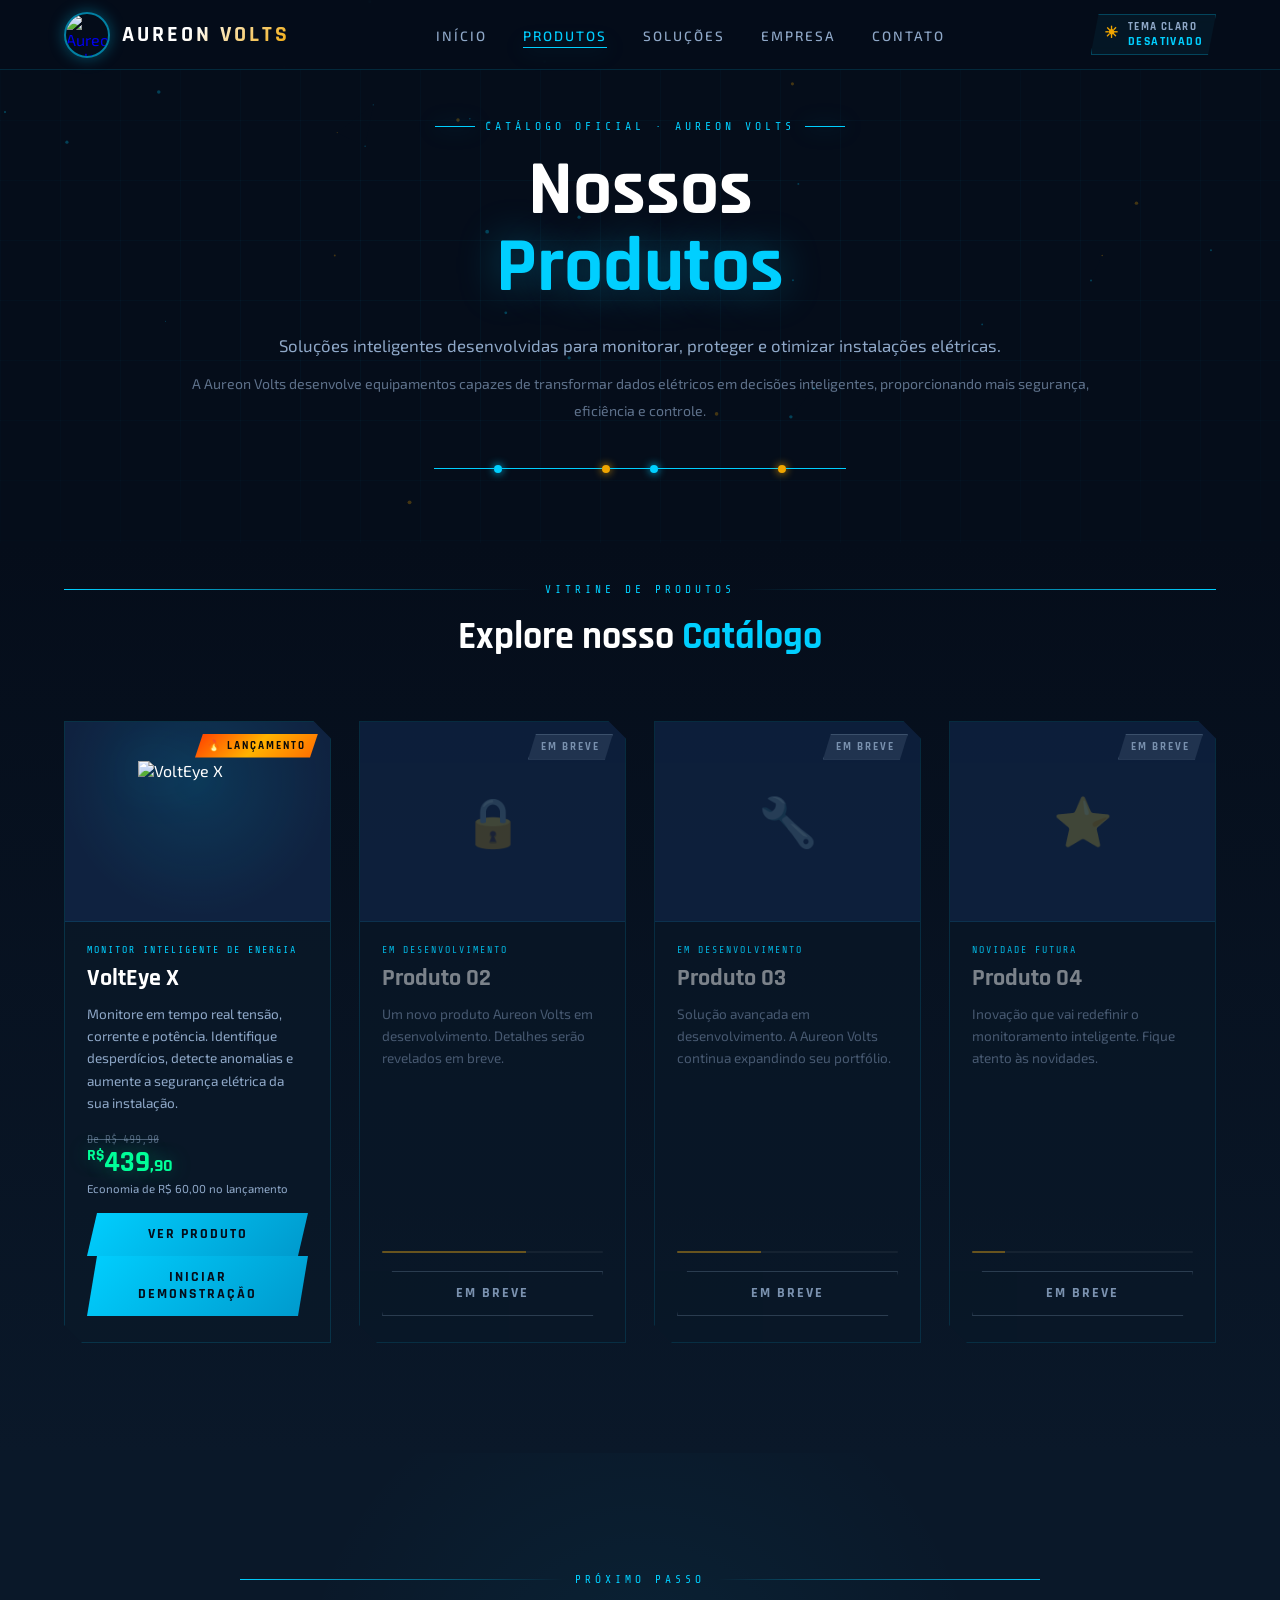
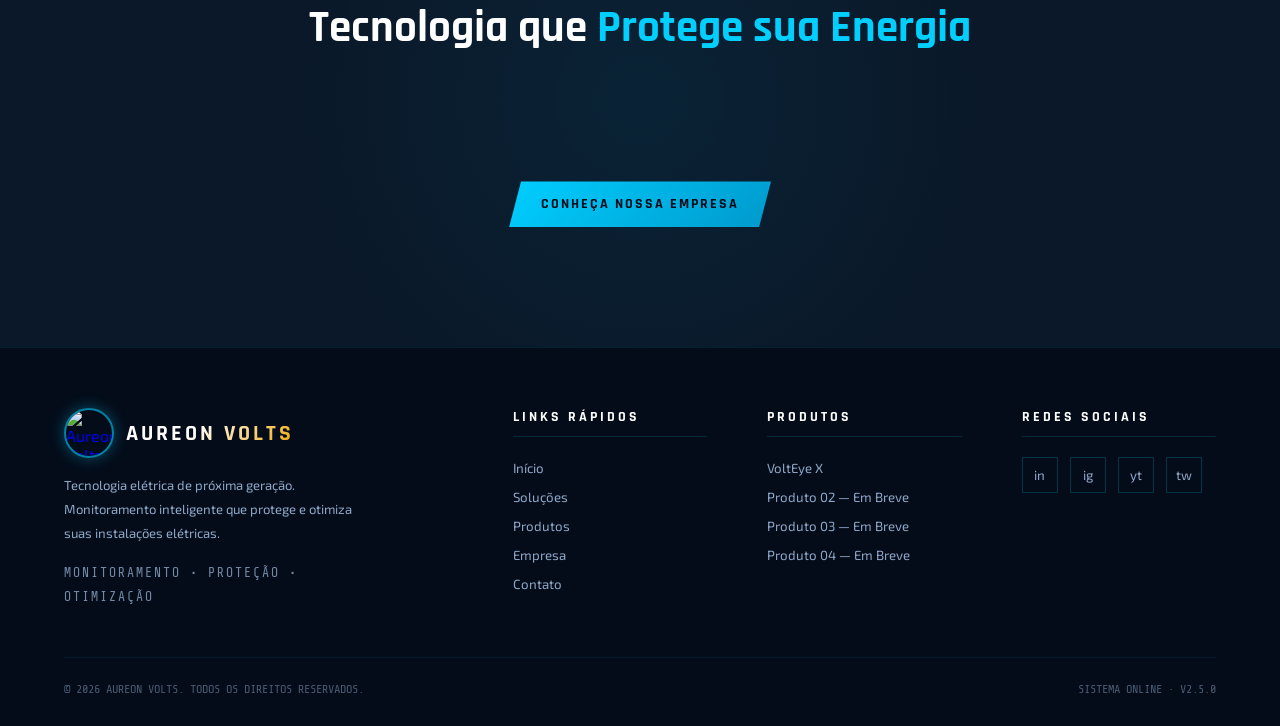
==== commit 53d10249: "Add files via upload" ====
--- a/produtos.html
+++ b/produtos.html
@@ -1056,382 +1056,444 @@
         grid-template-columns: 1fr;
       }
     }
-  
-    /* === AUREON MOBILE + THEME FIXES === */
-    .theme-toggle {
-      display: inline-flex;
-      align-items: center;
-      gap: 9px;
-      min-height: 36px;
-      padding: 7px 12px;
-      border: 1px solid rgba(0, 207, 255, 0.25);
-      background: rgba(0, 207, 255, 0.05);
-      color: var(--white);
-      font-family: 'Rajdhani', sans-serif;
-      font-weight: 700;
-      letter-spacing: 1.4px;
-      text-transform: uppercase;
-      cursor: pointer;
-      transition: all 0.25s ease;
-      clip-path: polygon(8px 0%, 100% 0%, calc(100% - 8px) 100%, 0% 100%);
-      -webkit-tap-highlight-color: transparent;
-    }
-
-    .theme-toggle:hover {
-      border-color: var(--electric);
-      background: rgba(0, 207, 255, 0.1);
-      box-shadow: 0 0 18px rgba(0, 207, 255, 0.18);
-    }
-
-    .theme-icon {
-      color: var(--gold);
-      font-size: 1rem;
-      line-height: 1;
-    }
-
-    .theme-copy {
-      display: flex;
-      flex-direction: column;
-      align-items: flex-start;
-      line-height: 1;
-      gap: 3px;
-    }
-
-    .theme-copy span {
-      font-size: 0.66rem;
-      color: var(--gray);
-    }
-
-    .theme-copy strong {
-      font-size: 0.72rem;
-      color: var(--electric);
-    }
-
-    .mobile-theme-toggle {
-      margin-top: 6px;
-      min-width: 210px;
-      justify-content: center;
-    }
-
-    body.light-theme {
-      --navy: #F4F8FC;
-      --navy-mid: #FFFFFF;
-      --navy-light: #E7F0FA;
-      --white: #071321;
-      --gray: #415B78;
-      --glow-blue: 0 0 18px rgba(0, 153, 204, 0.2), 0 0 44px rgba(0, 153, 204, 0.1);
-      --glow-gold: 0 0 18px rgba(184, 122, 0, 0.22), 0 0 44px rgba(184, 122, 0, 0.1);
-      background: var(--navy);
-      color: var(--white);
-    }
-
-    body.light-theme nav,
-    body.light-theme footer {
-      background: rgba(255, 255, 255, 0.92);
-      border-color: rgba(0, 153, 204, 0.22);
-    }
-
-    body.light-theme .nav-mobile,
-    body.light-theme .nav-mobile-overlay.open {
-      background: rgba(244, 248, 252, 0.98);
-    }
-
-    body.light-theme .nav-brand {
-      background: linear-gradient(135deg, #071321 38%, var(--gold));
-      background-clip: text;
-      -webkit-background-clip: text;
-      -webkit-text-fill-color: transparent;
-    }
-
-    body.light-theme .card,
-    body.light-theme .produto-card,
-    body.light-theme .canal-card,
-    body.light-theme .form-container,
-    body.light-theme .rede-item,
-    body.light-theme .indicator,
-    body.light-theme .stat,
-    body.light-theme .beneficio-card,
-    body.light-theme .proximo-card,
-    body.light-theme .launch-card,
-    body.light-theme .dashboard,
-    body.light-theme .dash-card,
-    body.light-theme .demo-container,
-    body.light-theme .demo-metric,
-    body.light-theme .demo-chart-box,
-    body.light-theme .alert-item {
-      background: rgba(255, 255, 255, 0.82);
-      border-color: rgba(0, 153, 204, 0.18);
-    }
-
-    body.light-theme .hero-grid-bg,
-    body.light-theme .tech-grid {
-      opacity: 0.7;
-    }
-
-    body.light-theme #particles-canvas,
-    body.light-theme #bgCanvas {
-      opacity: 0.22;
-    }
-
-    body.light-theme .btn-primary,
-    body.light-theme .card-btn,
-    body.light-theme .launch-btn,
-    body.light-theme .btn-submit {
-      color: #04101c;
-    }
-
-    body.light-theme .theme-toggle[aria-pressed='true'] {
-      background: rgba(240, 165, 0, 0.12);
-      border-color: rgba(240, 165, 0, 0.5);
-    }
-
-    nav .nav-hamburger,
-    nav .nav-hbg {
-      position: relative;
-      z-index: 310;
-      width: 34px;
-      height: 34px;
-      align-items: center;
-      justify-content: center;
-      border: 0;
-      background: transparent;
-      padding: 0;
-      -webkit-tap-highlight-color: transparent;
-    }
-
-    .nav-hamburger.open span:nth-child(1),
-    .nav-hbg.open span:nth-child(1) {
-      transform: translateY(7px) rotate(45deg);
-    }
-
-    .nav-hamburger.open span:nth-child(2),
-    .nav-hbg.open span:nth-child(2) {
-      opacity: 0;
-    }
-
-    .nav-hamburger.open span:nth-child(3),
-    .nav-hbg.open span:nth-child(3) {
-      transform: translateY(-7px) rotate(-45deg);
-    }
-
-    .nav-mobile {
-      z-index: 260;
-    }
-
-    body.menu-open {
-      overflow: hidden;
-    }
-
-    .card-media {
-      min-height: 190px;
-    }
-
-    .card-badge {
-      max-width: calc(100% - 24px);
-      white-space: nowrap;
-      z-index: 3;
-      transform-origin: top right;
-    }
-
-    .demo-super-title {
-      display: block;
-      max-width: min(900px, calc(100vw - 32px));
-      margin-left: auto;
-      margin-right: auto;
-      overflow-wrap: anywhere;
-      background-clip: text;
-      -webkit-background-clip: text;
-      color: var(--electric);
-    }
-
-    .boot-sequence {
-      width: min(680px, 100%);
-      margin: 0 auto;
-    }
-
-    .boot-progress {
-      width: 100%;
-      max-width: 680px;
-      margin-left: auto;
-      margin-right: auto;
-      border-radius: 999px;
-      box-shadow: inset 0 0 0 1px rgba(0, 207, 255, 0.14);
-    }
-
-    .boot-fill {
-      max-width: 100%;
-      border-radius: inherit;
-    }
-
-    @media (max-width: 900px) {
-      nav .theme-toggle:not(.mobile-theme-toggle) {
-        display: none;
-      }
-    }
-
-    @media (max-width: 768px) {
-      .nav-mobile {
-        padding: 24px;
-      }
-
-      .nav-mobile.open {
-        display: flex;
-      }
-
-      .nav-mobile a {
-        text-align: center;
-      }
-
-      .card-media {
-        height: 180px;
-        min-height: 180px;
-        padding-top: 30px;
-      }
-
-      .card-badge {
-        top: 10px;
-        right: 10px;
-        font-size: 0.62rem;
-        letter-spacing: 1px;
-        padding: 4px 10px;
-      }
-
-      .card-badge.lancamento {
-        animation-name: firePulseCompact;
-      }
-
-      .demo-super-title {
-        font-size: clamp(1.35rem, 8vw, 2.2rem);
-        letter-spacing: 2px;
-        line-height: 1.1;
-        padding: 0 6px;
-      }
-
-      .demo-super-sub {
-        padding: 0 10px;
-        font-size: 0.92rem;
-      }
-
-      .boot-line {
-        font-size: 0.72rem;
-        letter-spacing: 1.4px;
-        line-height: 1.5;
-      }
-
-      .boot-progress {
-        height: 7px;
-      }
-    }
-
-    @keyframes firePulseCompact {
-      0%, 100% {
-        transform: scale(1);
-        filter: brightness(1);
-        box-shadow: 0 0 10px rgba(255, 90, 0, 0.38);
-      }
-
-      50% {
-        transform: scale(1.025);
-        filter: brightness(1.25) saturate(1.35);
-        box-shadow: 0 0 18px rgba(255, 80, 0, 0.55);
-      }
-    }
-    /* ===== MOBILE READABILITY + LIGHT THEME REFINEMENTS ===== */
-    html,
-    body {
-      max-width: 100%;
-      overflow-x: hidden;
-    }
-
-    .nav-mobile {
-      max-height: calc(100dvh - 70px);
-      overflow-y: auto;
-      -webkit-overflow-scrolling: touch;
-    }
-
-    .theme-toggle,
-    .btn-primary,
-    .btn-secondary,
-    .card-btn,
-    .launch-btn,
-    .btn-submit,
-    .nav-mobile a {
-      max-width: 100%;
-      min-width: 0;
-      white-space: normal;
-      overflow-wrap: anywhere;
-      line-height: 1.25;
-    }
-
-    body.light-theme {
-      --navy: #F6F8FB;
-      --navy-mid: #FFFFFF;
-      --navy-light: #EAF1F8;
-      --white: #071321;
-      --gray: #334D68;
-      background: #F6F8FB;
-    }
-
-    body.light-theme section {
-      color: #071321;
-    }
-
-    body.light-theme .hero-sub,
-    body.light-theme .hero-desc,
-    body.light-theme .card-text,
-    body.light-theme .produto-desc,
-    body.light-theme .feature-text,
-    body.light-theme .launch-text,
-    body.light-theme footer p,
-    body.light-theme .footer-col a {
-      color: #334D68;
-    }
-
-    body.light-theme .card,
-    body.light-theme .produto-card,
-    body.light-theme .canal-card,
-    body.light-theme .form-container,
-    body.light-theme .rede-item,
-    body.light-theme .indicator,
-    body.light-theme .stat,
-    body.light-theme .beneficio-card,
-    body.light-theme .proximo-card,
-    body.light-theme .launch-card,
-    body.light-theme .dashboard,
-    body.light-theme .dash-card,
-    body.light-theme .demo-container,
-    body.light-theme .demo-metric,
-    body.light-theme .demo-chart-box,
-    body.light-theme .alert-item {
-      background: rgba(255, 255, 255, 0.94);
-      border-color: rgba(0, 111, 159, 0.2);
-      box-shadow: 0 10px 28px rgba(13, 27, 46, 0.08);
-    }
-
-    @media (max-width: 768px) {
-      .btn-primary,
-      .btn-secondary,
-      .card-btn,
-      .launch-btn,
-      .btn-submit {
-        clip-path: none;
-        border-radius: 8px;
-        text-align: center;
-      }
-
-      .hero-btns,
-      .cta-btns,
-      .produto-actions {
-        width: 100%;
-      }
-
-      .hero-btns a,
-      .cta-btns a,
-      .produto-actions a {
-        width: 100%;
-      }
-    }
-  </style>
+
+    /* === AUREON MOBILE + THEME FIXES === */
+    .theme-toggle {
+      display: inline-flex;
+      align-items: center;
+      gap: 9px;
+      min-height: 36px;
+      padding: 7px 12px;
+      border: 1px solid rgba(0, 207, 255, 0.25);
+      background: rgba(0, 207, 255, 0.05);
+      color: var(--white);
+      font-family: 'Rajdhani', sans-serif;
+      font-weight: 700;
+      letter-spacing: 1.4px;
+      text-transform: uppercase;
+      cursor: pointer;
+      transition: all 0.25s ease;
+      clip-path: polygon(8px 0%, 100% 0%, calc(100% - 8px) 100%, 0% 100%);
+      -webkit-tap-highlight-color: transparent;
+    }
+
+    .theme-toggle:hover {
+      border-color: var(--electric);
+      background: rgba(0, 207, 255, 0.1);
+      box-shadow: 0 0 18px rgba(0, 207, 255, 0.18);
+    }
+
+    .theme-icon {
+      color: var(--gold);
+      font-size: 1rem;
+      line-height: 1;
+    }
+
+    .theme-copy {
+      display: flex;
+      flex-direction: column;
+      align-items: flex-start;
+      line-height: 1;
+      gap: 3px;
+    }
+
+    .theme-copy span {
+      font-size: 0.66rem;
+      color: var(--gray);
+    }
+
+    .theme-copy strong {
+      font-size: 0.72rem;
+      color: var(--electric);
+    }
+
+    .mobile-theme-toggle {
+      margin-top: 6px;
+      min-width: 210px;
+      justify-content: center;
+    }
+
+    body.light-theme {
+      --navy: #F4F8FC;
+      --navy-mid: #FFFFFF;
+      --navy-light: #E7F0FA;
+      --white: #071321;
+      --gray: #415B78;
+      --glow-blue: 0 0 18px rgba(0, 153, 204, 0.2), 0 0 44px rgba(0, 153, 204, 0.1);
+      --glow-gold: 0 0 18px rgba(184, 122, 0, 0.22), 0 0 44px rgba(184, 122, 0, 0.1);
+      background: var(--navy);
+      color: var(--white);
+    }
+
+    body.light-theme nav,
+    body.light-theme footer {
+      background: rgba(255, 255, 255, 0.92);
+      border-color: rgba(0, 153, 204, 0.22);
+    }
+
+    body.light-theme .nav-mobile,
+    body.light-theme .nav-mobile-overlay.open {
+      background: rgba(244, 248, 252, 0.98);
+    }
+
+    body.light-theme .nav-brand {
+      background: linear-gradient(135deg, #071321 38%, var(--gold));
+      background-clip: text;
+      -webkit-background-clip: text;
+      -webkit-text-fill-color: transparent;
+    }
+
+    body.light-theme .card,
+    body.light-theme .produto-card,
+    body.light-theme .canal-card,
+    body.light-theme .form-container,
+    body.light-theme .rede-item,
+    body.light-theme .indicator,
+    body.light-theme .stat,
+    body.light-theme .beneficio-card,
+    body.light-theme .proximo-card,
+    body.light-theme .launch-card,
+    body.light-theme .dashboard,
+    body.light-theme .dash-card,
+    body.light-theme .demo-container,
+    body.light-theme .demo-metric,
+    body.light-theme .demo-chart-box,
+    body.light-theme .alert-item {
+      background: rgba(255, 255, 255, 0.82);
+      border-color: rgba(0, 153, 204, 0.18);
+    }
+
+    body.light-theme .hero-grid-bg,
+    body.light-theme .tech-grid {
+      opacity: 0.7;
+    }
+
+    body.light-theme #particles-canvas,
+    body.light-theme #bgCanvas {
+      opacity: 0.22;
+    }
+
+    body.light-theme .btn-primary,
+    body.light-theme .card-btn,
+    body.light-theme .launch-btn,
+    body.light-theme .btn-submit {
+      color: #04101c;
+    }
+
+    body.light-theme .theme-toggle[aria-pressed='true'] {
+      background: rgba(240, 165, 0, 0.12);
+      border-color: rgba(240, 165, 0, 0.5);
+    }
+
+    nav .nav-hamburger,
+    nav .nav-hbg {
+      position: relative;
+      z-index: 310;
+      width: 34px;
+      height: 34px;
+      align-items: center;
+      justify-content: center;
+      border: 0;
+      background: transparent;
+      padding: 0;
+      -webkit-tap-highlight-color: transparent;
+    }
+
+    .nav-hamburger.open span:nth-child(1),
+    .nav-hbg.open span:nth-child(1) {
+      transform: translateY(7px) rotate(45deg);
+    }
+
+    .nav-hamburger.open span:nth-child(2),
+    .nav-hbg.open span:nth-child(2) {
+      opacity: 0;
+    }
+
+    .nav-hamburger.open span:nth-child(3),
+    .nav-hbg.open span:nth-child(3) {
+      transform: translateY(-7px) rotate(-45deg);
+    }
+
+    .nav-mobile {
+      z-index: 260;
+    }
+
+    body.menu-open {
+      overflow: hidden;
+    }
+
+    .card-media {
+      min-height: 190px;
+    }
+
+    .card-badge {
+      max-width: calc(100% - 24px);
+      white-space: nowrap;
+      z-index: 3;
+      transform-origin: top right;
+    }
+
+    .demo-super-title {
+      display: block;
+      max-width: min(900px, calc(100vw - 32px));
+      margin-left: auto;
+      margin-right: auto;
+      overflow-wrap: anywhere;
+      background-clip: text;
+      -webkit-background-clip: text;
+      color: var(--electric);
+    }
+
+    .boot-sequence {
+      width: min(680px, 100%);
+      margin: 0 auto;
+    }
+
+    .boot-progress {
+      width: 100%;
+      max-width: 680px;
+      margin-left: auto;
+      margin-right: auto;
+      border-radius: 999px;
+      box-shadow: inset 0 0 0 1px rgba(0, 207, 255, 0.14);
+    }
+
+    .boot-fill {
+      max-width: 100%;
+      border-radius: inherit;
+    }
+
+    @media (max-width: 900px) {
+      nav .theme-toggle:not(.mobile-theme-toggle) {
+        display: none;
+      }
+    }
+
+    @media (max-width: 768px) {
+      .nav-mobile {
+        padding: 24px;
+      }
+
+      .nav-mobile.open {
+        display: flex;
+      }
+
+      .nav-mobile a {
+        text-align: center;
+      }
+
+      .card-media {
+        height: 180px;
+        min-height: 180px;
+        padding-top: 30px;
+      }
+
+      .card-badge {
+        top: 10px;
+        right: 10px;
+        font-size: 0.62rem;
+        letter-spacing: 1px;
+        padding: 4px 10px;
+      }
+
+      .card-badge.lancamento {
+        animation-name: firePulseCompact;
+      }
+
+      .demo-super-title {
+        font-size: clamp(1.35rem, 8vw, 2.2rem);
+        letter-spacing: 2px;
+        line-height: 1.1;
+        padding: 0 6px;
+      }
+
+      .demo-super-sub {
+        padding: 0 10px;
+        font-size: 0.92rem;
+      }
+
+      .boot-line {
+        font-size: 0.72rem;
+        letter-spacing: 1.4px;
+        line-height: 1.5;
+      }
+
+      .boot-progress {
+        height: 7px;
+      }
+    }
+
+    @keyframes firePulseCompact {
+
+      0%,
+      100% {
+        transform: scale(1);
+        filter: brightness(1);
+        box-shadow: 0 0 10px rgba(255, 90, 0, 0.38);
+      }
+
+      50% {
+        transform: scale(1.025);
+        filter: brightness(1.25) saturate(1.35);
+        box-shadow: 0 0 18px rgba(255, 80, 0, 0.55);
+      }
+    }
+
+    /* ===== MOBILE READABILITY + LIGHT THEME REFINEMENTS ===== */
+    html,
+    body {
+      max-width: 100%;
+      overflow-x: hidden;
+    }
+
+    .nav-mobile {
+      max-height: calc(100dvh - 70px);
+      overflow-y: auto;
+      -webkit-overflow-scrolling: touch;
+    }
+
+    .theme-toggle,
+    .btn-primary,
+    .btn-secondary,
+    .card-btn,
+    .launch-btn,
+    .btn-submit,
+    .nav-mobile a {
+      max-width: 100%;
+      min-width: 0;
+      white-space: normal;
+      overflow-wrap: anywhere;
+      line-height: 1.25;
+    }
+
+    body.light-theme {
+      --navy: #F6F8FB;
+      --navy-mid: #FFFFFF;
+      --navy-light: #EAF1F8;
+      --white: #071321;
+      --gray: #334D68;
+      background: #F6F8FB;
+    }
+
+    body.light-theme section {
+      color: #071321;
+    }
+
+    body.light-theme .hero-sub,
+    body.light-theme .hero-desc,
+    body.light-theme .card-text,
+    body.light-theme .produto-desc,
+    body.light-theme .feature-text,
+    body.light-theme .launch-text,
+    body.light-theme footer p,
+    body.light-theme .footer-col a {
+      color: #334D68;
+    }
+
+    body.light-theme .card,
+    body.light-theme .produto-card,
+    body.light-theme .canal-card,
+    body.light-theme .form-container,
+    body.light-theme .rede-item,
+    body.light-theme .indicator,
+    body.light-theme .stat,
+    body.light-theme .beneficio-card,
+    body.light-theme .proximo-card,
+    body.light-theme .launch-card,
+    body.light-theme .dashboard,
+    body.light-theme .dash-card,
+    body.light-theme .demo-container,
+    body.light-theme .demo-metric,
+    body.light-theme .demo-chart-box,
+    body.light-theme .alert-item {
+      background: rgba(255, 255, 255, 0.94);
+      border-color: rgba(0, 111, 159, 0.2);
+      box-shadow: 0 10px 28px rgba(13, 27, 46, 0.08);
+    }
+
+    @media (max-width: 768px) {
+      #hero-produtos {
+        min-height: auto;
+        padding: 104px 18px 48px;
+        overflow: visible;
+      }
+
+      .hero-produtos-inner {
+        width: 100%;
+      }
+
+      .hero-eyebrow {
+        display: inline-flex;
+        max-width: 100%;
+        flex-wrap: wrap;
+        letter-spacing: 2px;
+        line-height: 1.35;
+      }
+
+      .hero-eyebrow::before,
+      .hero-eyebrow::after {
+        width: 24px;
+      }
+
+      .hero-produtos-title {
+        font-size: clamp(2.05rem, 12vw, 3rem);
+        line-height: 1.12;
+        overflow-wrap: anywhere;
+      }
+
+      .hero-produtos-sub,
+      .hero-produtos-desc {
+        max-width: 100%;
+        overflow-wrap: anywhere;
+      }
+
+      .card-media {
+        min-height: 218px;
+        height: auto;
+        padding: 48px 16px 24px;
+        overflow: visible;
+      }
+
+      .card-badge {
+        top: 12px;
+        left: 12px;
+        right: auto;
+        max-width: calc(100% - 24px);
+        clip-path: none;
+        border-radius: 8px;
+        white-space: normal;
+        line-height: 1.15;
+        text-align: center;
+        z-index: 2;
+      }
+
+      .card-body {
+        padding-top: 24px;
+      }
+
+      .btn-primary,
+      .btn-secondary,
+      .card-btn,
+      .launch-btn,
+      .btn-submit {
+        clip-path: none;
+        border-radius: 8px;
+        text-align: center;
+      }
+
+      .hero-btns,
+      .cta-btns,
+      .produto-actions {
+        width: 100%;
+      }
+
+      .hero-btns a,
+      .cta-btns a,
+      .produto-actions a {
+        width: 100%;
+      }
+    }
+  </style>
 </head>
 
 <body>
@@ -1451,9 +1513,9 @@
       <li><a href="empresa.html">Empresa</a></li>
       <li><a href="contato.html">Contato</a></li>
     </ul>
-        <button class="theme-toggle" type="button" data-theme-toggle aria-pressed="false" aria-label="Ativar tema claro">
-      <span class="theme-icon">☀</span>
-      <span class="theme-copy"><span>Tema claro</span><strong class="theme-state">Desativado</strong></span>
+    <button class="theme-toggle" type="button" data-theme-toggle aria-pressed="false" aria-label="Ativar tema claro">
+      <span class="theme-icon">☀</span>
+      <span class="theme-copy"><span>Tema claro</span><strong class="theme-state">Desativado</strong></span>
     </button>
     <button class="nav-hamburger" id="burger" aria-label="Abrir menu" aria-expanded="false" type="button">
       <span></span><span></span><span></span>
@@ -1467,9 +1529,10 @@
     <a href="solucoes.html">Soluções</a>
     <a href="empresa.html">Empresa</a>
     <a href="contato.html">Contato</a>
-    <button class="theme-toggle mobile-theme-toggle" type="button" data-theme-toggle aria-pressed="false" aria-label="Ativar tema claro">
-      <span class="theme-icon">☀</span>
-      <span class="theme-copy"><span>Tema claro</span><strong class="theme-state">Desativado</strong></span>
+    <button class="theme-toggle mobile-theme-toggle" type="button" data-theme-toggle aria-pressed="false"
+      aria-label="Ativar tema claro">
+      <span class="theme-icon">☀</span>
+      <span class="theme-copy"><span>Tema claro</span><strong class="theme-state">Desativado</strong></span>
     </button>
   </div>
 
@@ -1524,6 +1587,7 @@
             <div class="card-price-label">Economia de R$ 60,00 no lançamento</div>
           </div>
           <a href="volteye-info.html" class="card-btn">Ver Produto</a>
+          <a href="volteye-x.html" class="card-btn">Iniciar Demonstração</a>
         </div>
       </div>
 
@@ -1762,69 +1826,69 @@
         toast.classList.remove('show');
       }, 2600);
     }
-  
-    // === AUREON INTERACTION FIXES ===
-    (function () {
-      const navBurger = document.getElementById('burger');
-      const navMenu = document.getElementById('mobileMenu');
-      const navOverlay = document.getElementById('mobileOverlay');
-
-      function setMenu(open) {
-        if (!navBurger || !navMenu) return;
-        navBurger.classList.toggle('open', open);
-        navMenu.classList.toggle('open', open);
-        if (navOverlay) navOverlay.classList.toggle('open', open);
-        navBurger.setAttribute('aria-expanded', String(open));
-        document.body.classList.toggle('menu-open', open);
-      }
-
-      if (navBurger && navMenu) {
-        navBurger.setAttribute('role', 'button');
-        navBurger.setAttribute('aria-label', 'Abrir menu');
-        navBurger.setAttribute('aria-expanded', 'false');
-        navBurger.addEventListener('click', function (event) {
-          event.preventDefault();
-          event.stopImmediatePropagation();
-          setMenu(!navMenu.classList.contains('open'));
-        }, true);
-        if (navOverlay) navOverlay.addEventListener('click', function () { setMenu(false); });
-        navMenu.querySelectorAll('a').forEach(function (link) {
-          link.addEventListener('click', function () { setMenu(false); });
-        });
-        window.closeMobile = function () { setMenu(false); };
-        window.addEventListener('resize', function () {
-          if (window.innerWidth > 768) setMenu(false);
-        });
-        document.addEventListener('keydown', function (event) {
-          if (event.key === 'Escape') setMenu(false);
-        });
-      }
-
-      const themeButtons = document.querySelectorAll('[data-theme-toggle]');
-      function applyTheme(light) {
-        document.body.classList.toggle('light-theme', light);
-        themeButtons.forEach(function (button) {
-          const state = button.querySelector('.theme-state');
-          const icon = button.querySelector('.theme-icon');
-          button.setAttribute('aria-pressed', String(light));
-          button.setAttribute('aria-label', light ? 'Desativar tema claro' : 'Ativar tema claro');
-          if (state) state.textContent = light ? 'Ativado' : 'Desativado';
-          if (icon) icon.textContent = light ? '◐' : '☀';
-        });
-      }
-
-      let savedTheme = 'dark';
-      try { savedTheme = localStorage.getItem('aureon-theme') || 'dark'; } catch (error) {}
-      applyTheme(savedTheme === 'light');
-      themeButtons.forEach(function (button) {
-        button.addEventListener('click', function () {
-          const next = !document.body.classList.contains('light-theme');
-          try { localStorage.setItem('aureon-theme', next ? 'light' : 'dark'); } catch (error) {}
-          applyTheme(next);
-        });
-      });
+
+    // === AUREON INTERACTION FIXES ===
+    (function () {
+      const navBurger = document.getElementById('burger');
+      const navMenu = document.getElementById('mobileMenu');
+      const navOverlay = document.getElementById('mobileOverlay');
+
+      function setMenu(open) {
+        if (!navBurger || !navMenu) return;
+        navBurger.classList.toggle('open', open);
+        navMenu.classList.toggle('open', open);
+        if (navOverlay) navOverlay.classList.toggle('open', open);
+        navBurger.setAttribute('aria-expanded', String(open));
+        document.body.classList.toggle('menu-open', open);
+      }
+
+      if (navBurger && navMenu) {
+        navBurger.setAttribute('role', 'button');
+        navBurger.setAttribute('aria-label', 'Abrir menu');
+        navBurger.setAttribute('aria-expanded', 'false');
+        navBurger.addEventListener('click', function (event) {
+          event.preventDefault();
+          event.stopImmediatePropagation();
+          setMenu(!navMenu.classList.contains('open'));
+        }, true);
+        if (navOverlay) navOverlay.addEventListener('click', function () { setMenu(false); });
+        navMenu.querySelectorAll('a').forEach(function (link) {
+          link.addEventListener('click', function () { setMenu(false); });
+        });
+        window.closeMobile = function () { setMenu(false); };
+        window.addEventListener('resize', function () {
+          if (window.innerWidth > 768) setMenu(false);
+        });
+        document.addEventListener('keydown', function (event) {
+          if (event.key === 'Escape') setMenu(false);
+        });
+      }
+
+      const themeButtons = document.querySelectorAll('[data-theme-toggle]');
+      function applyTheme(light) {
+        document.body.classList.toggle('light-theme', light);
+        themeButtons.forEach(function (button) {
+          const state = button.querySelector('.theme-state');
+          const icon = button.querySelector('.theme-icon');
+          button.setAttribute('aria-pressed', String(light));
+          button.setAttribute('aria-label', light ? 'Desativar tema claro' : 'Ativar tema claro');
+          if (state) state.textContent = light ? 'Ativado' : 'Desativado';
+          if (icon) icon.textContent = light ? '◐' : '☀';
+        });
+      }
+
+      let savedTheme = 'dark';
+      try { savedTheme = localStorage.getItem('aureon-theme') || 'dark'; } catch (error) { }
+      applyTheme(savedTheme === 'light');
+      themeButtons.forEach(function (button) {
+        button.addEventListener('click', function () {
+          const next = !document.body.classList.contains('light-theme');
+          try { localStorage.setItem('aureon-theme', next ? 'light' : 'dark'); } catch (error) { }
+          applyTheme(next);
+        });
+      });
     })();
   </script>
 </body>
 
-</html>
+</html>
